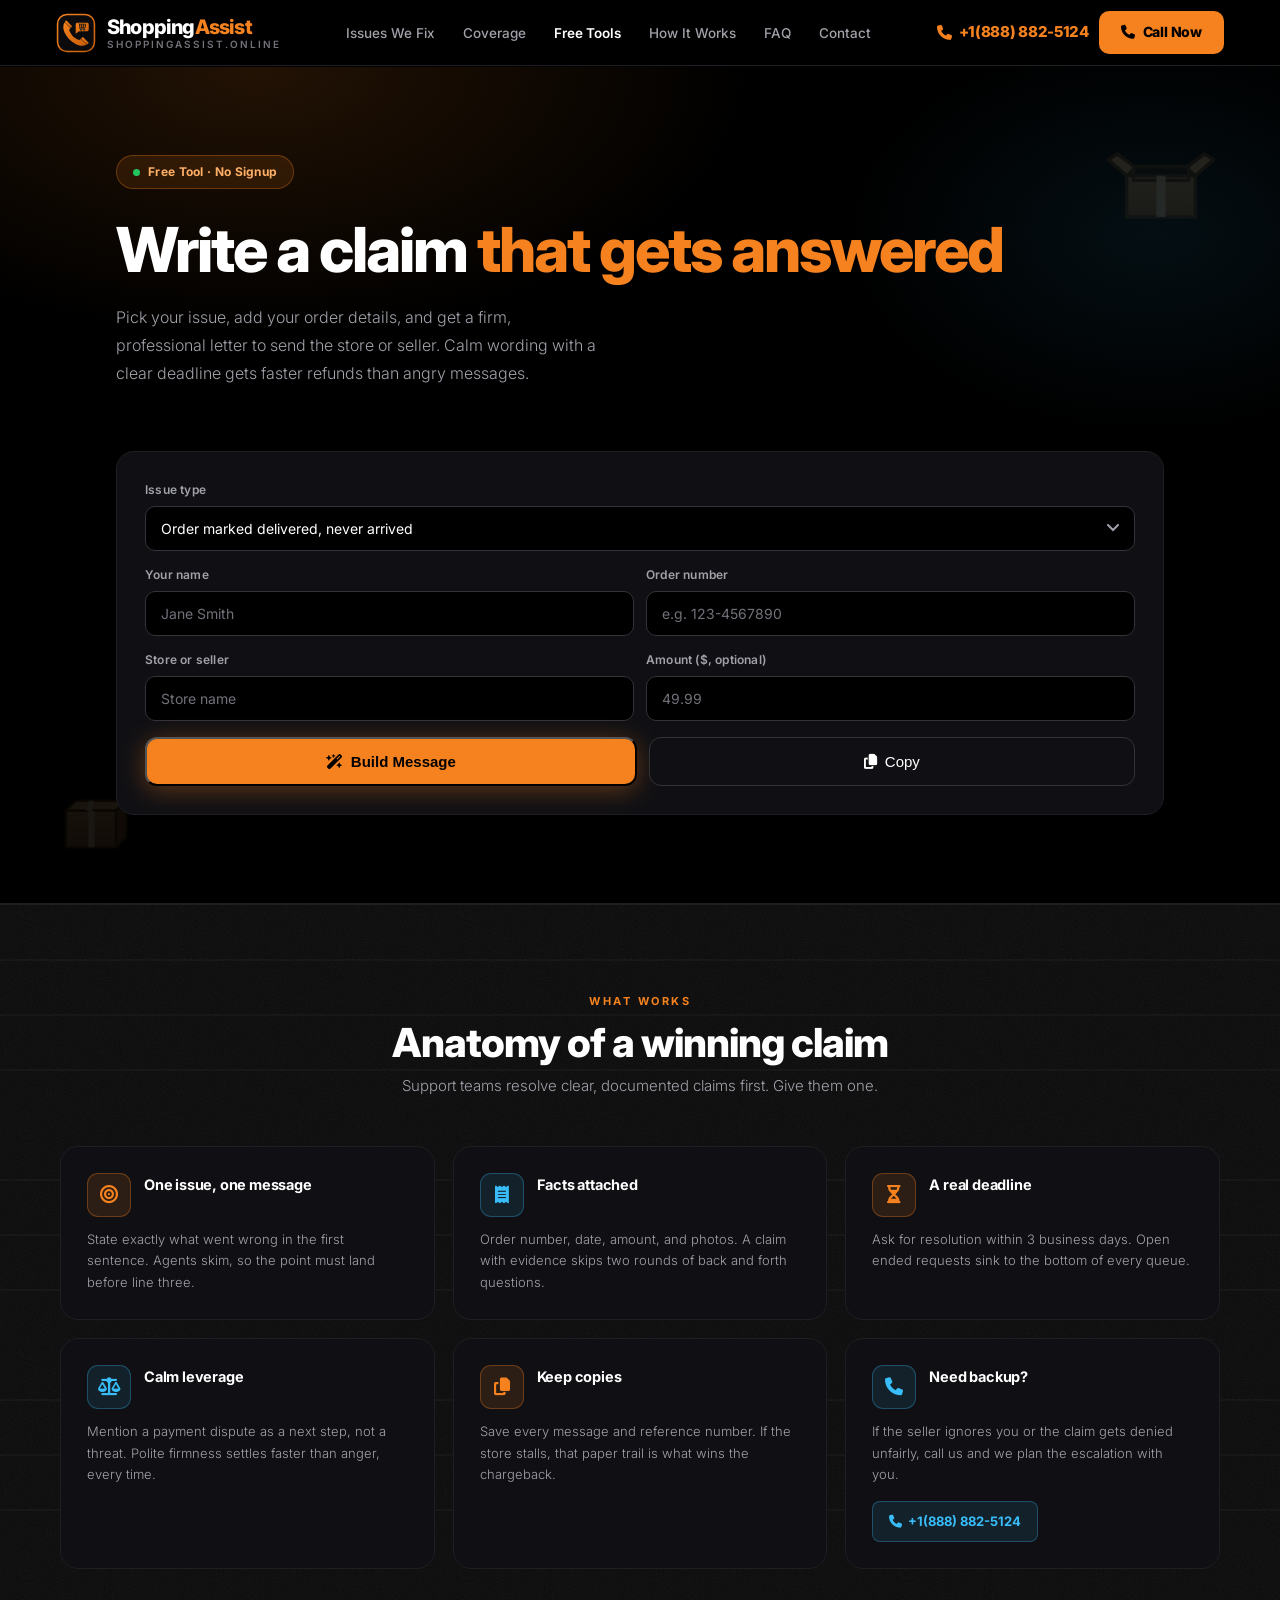
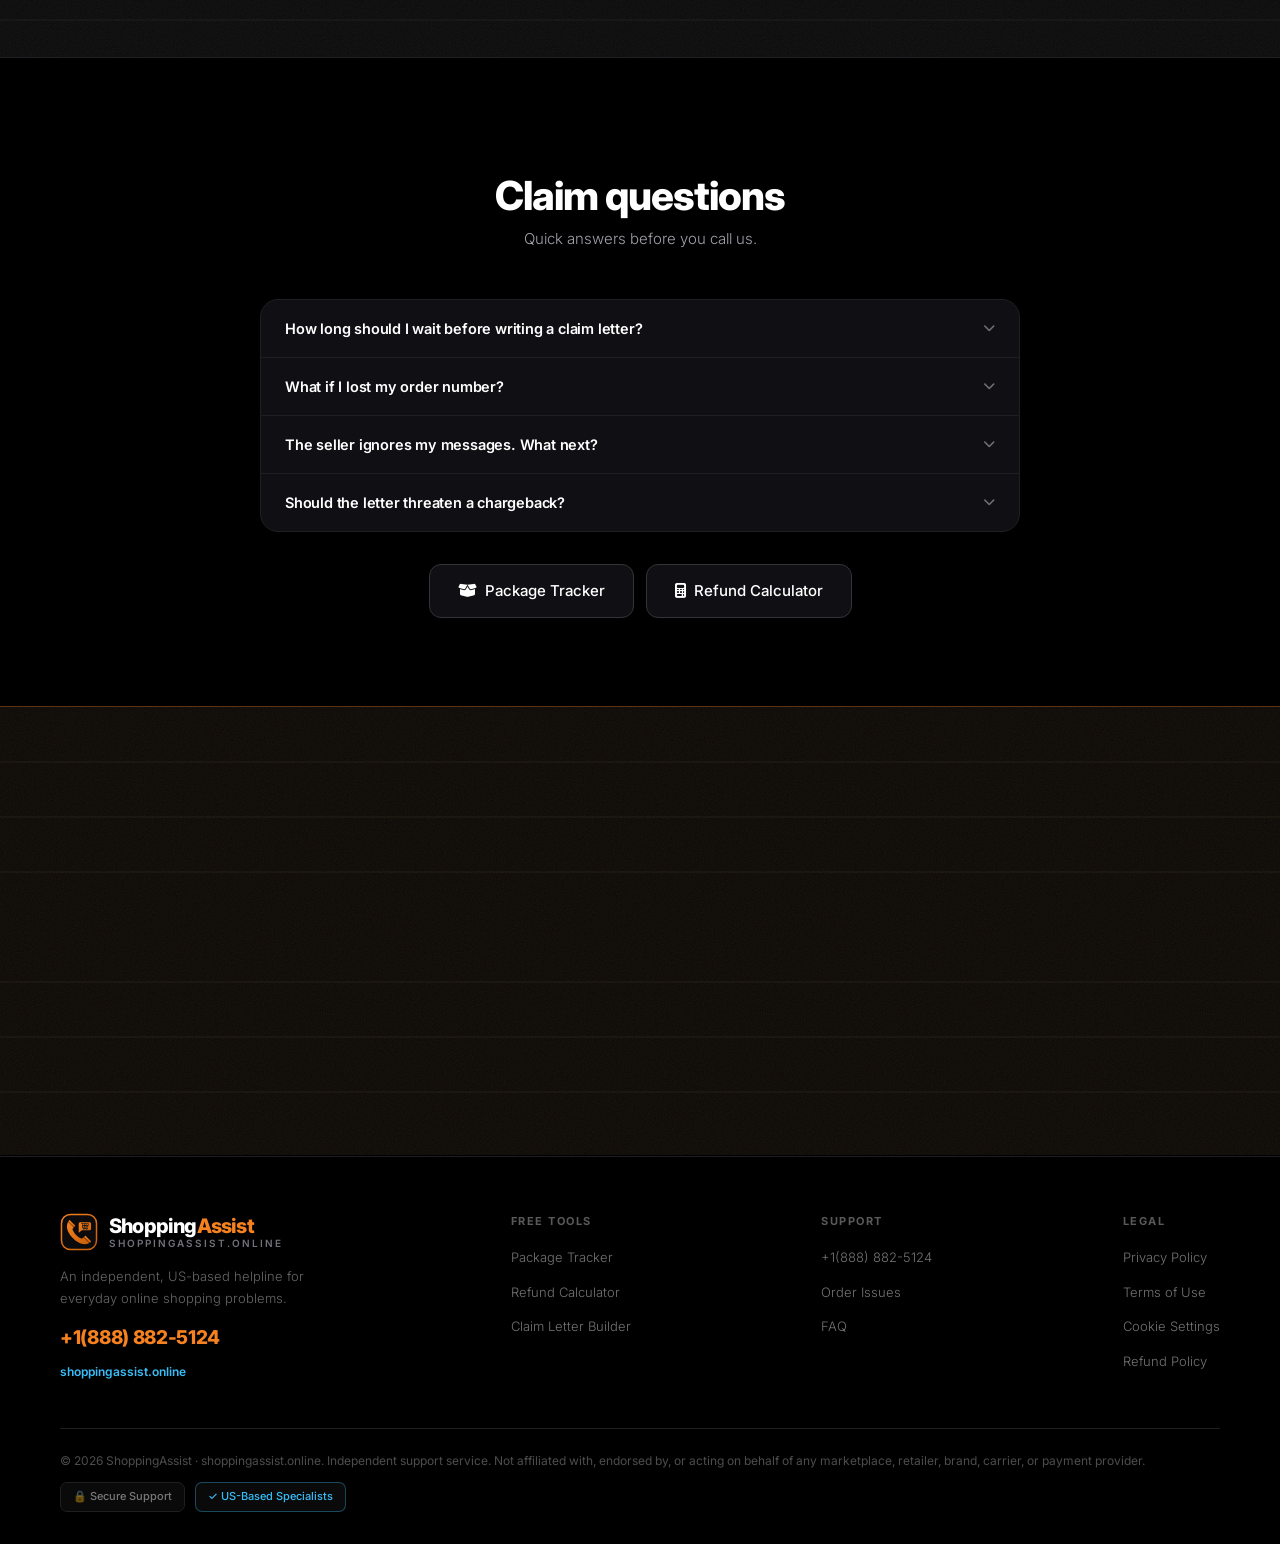
==== claim-letter/index.html @ 2330bc87 "Launch ShoppingAssist: homepage, 3 free tools, 4 legal pages, updated helpline +1(888) 882-5124" ====
<!DOCTYPE html>
<html lang="en-US">
<head>
  <meta charset="UTF-8" />
  <meta name="viewport" content="width=device-width, initial-scale=1.0, viewport-fit=cover" />
  <title>Free Claim Letter Generator for Refunds and Deliveries | ShoppingAssist</title>
  <meta name="description" content="Build a firm, professional claim letter for missing parcels, damaged items, late refunds, and wrong charges. Free, no signup, copy and send." />
  <link rel="canonical" href="https://shoppingassist.online/claim-letter/" />
  <meta property="og:title" content="Free Claim Letter Generator | ShoppingAssist" />
  <meta property="og:description" content="Missing parcel, damaged item, stuck refund, double charge? Generate a letter that gets answered." />
  <meta property="og:url" content="https://shoppingassist.online/claim-letter/" />
  <meta property="og:type" content="website" />
  <meta property="og:image" content="https://shoppingassist.online/assets/images/logo.svg" />
  <meta name="theme-color" content="#000000" />
  <link rel="icon" type="image/svg+xml" href="../assets/images/logo.svg" />

  <link rel="preconnect" href="https://fonts.googleapis.com" />
  <link rel="preconnect" href="https://fonts.gstatic.com" crossorigin />
  <link href="https://fonts.googleapis.com/css2?family=Inter:wght@300;400;500;600;700;800;900&display=swap" rel="stylesheet" />
  <link rel="stylesheet" href="https://cdnjs.cloudflare.com/ajax/libs/font-awesome/6.5.2/css/all.min.css" />

  <link rel="stylesheet" href="../assets/css/style.css?v=9" />

  <script type="application/ld+json">
  {"@context":"https://schema.org","@type":"WebApplication","name":"ShoppingAssist Claim Letter Generator","applicationCategory":"UtilitiesApplication","operatingSystem":"Any","url":"https://shoppingassist.online/claim-letter/","offers":{"@type":"Offer","price":"0"},"featureList":"Dispute letter templates, one-click copy"}
  </script>
  <script type="application/ld+json">
  {"@context":"https://schema.org","@type":"BreadcrumbList","itemListElement":[
    {"@type":"ListItem","position":1,"name":"Home","item":"https://shoppingassist.online/"},
    {"@type":"ListItem","position":2,"name":"Free Tools","item":"https://shoppingassist.online/#tools"},
    {"@type":"ListItem","position":3,"name":"Claim Letter Generator","item":"https://shoppingassist.online/claim-letter/"}
  ]}
  </script>
  <script type="application/ld+json">
  {"@context":"https://schema.org","@type":"FAQPage","mainEntity":[
    {"@type":"Question","name":"How long should I wait before writing a claim letter?","acceptedAnswer":{"@type":"Answer","text":"Give the store its stated window first, usually 3 to 5 business days after delivery or approval. After that, write immediately. Waiting weakens your position."}},
    {"@type":"Question","name":"What if I lost my order number?","acceptedAnswer":{"@type":"Answer","text":"Use your confirmation email, receipt, or bank statement line instead. Order date plus amount plus the last four digits of the card is usually enough to identify the purchase."}},
    {"@type":"Question","name":"The seller ignores my messages. What next?","acceptedAnswer":{"@type":"Answer","text":"Escalate in this order: the store's formal dispute channel, then your payment provider (chargeback), then a review with evidence. Call us at +1(888) 882-5124 and we will plan the escalation with you."}},
    {"@type":"Question","name":"Should the letter threaten a chargeback?","acceptedAnswer":{"@type":"Answer","text":"Mention it once, calmly, as a next step rather than a threat. Our builder phrases it exactly that way, which gets faster responses than angry messages."}}
  ]}
  </script>
</head>
<body>

  <!-- NAV -->
  <nav>
    <div class="nav-brand">
      <a href="../" style="display:flex;align-items:center;gap:11px;" aria-label="ShoppingAssist home"><img class="brand-mark" src="../assets/images/logo.svg" alt="ShoppingAssist logo" />
      <span class="brand-logo">Shopping<span>Assist</span><small>SHOPPINGASSIST.ONLINE</small></span></a>
    </div>
    <ul class="nav-links">
      <li><a href="../#issues">Issues We Fix</a></li>
      <li><a href="../#coverage">Coverage</a></li>
      <li><a href="../#tools" class="cur">Free Tools</a></li>
      <li><a href="../#how">How It Works</a></li>
      <li><a href="../#faq">FAQ</a></li>
      <li><a href="../#cta">Contact</a></li>
    </ul>
    <div class="nav-r">
      <div class="nav-num"><i class="fa-solid fa-phone"></i> +1(888) 882-5124</div>
      <a href="tel:+18888825124" class="nav-call"><i class="fa-solid fa-phone"></i> Call Now</a>
    </div>
    <button class="hbg" id="hbgBtn" type="button" aria-label="Menu">
      <span></span><span></span><span></span>
    </button>
  </nav>
  <div class="mob-nav" id="mobNav">
    <a href="../#issues">Issues We Fix</a>
    <a href="../#coverage">Coverage</a>
    <a href="../#tools">Free Tools</a>
    <a href="../#how">How It Works</a>
    <a href="../#faq">FAQ</a>
    <a href="tel:+18888825124" class="mob-call"><i class="fa-solid fa-phone"></i> +1(888) 882-5124</a>
  </div>

  <!-- TOOL HERO -->
  <section class="hero">
    <img class="float-el f-tool-1" src="../assets/images/box-open.svg" alt="" aria-hidden="true" />
    <img class="float-el f-tool-2 small slow" src="../assets/images/box-closed.svg" alt="" aria-hidden="true" />
    <div class="hero-inner" style="grid-template-columns:1fr;gap:32px;">
      <div class="hero-l">
        <div class="hero-kicker"><span class="kicker-dot"></span> Free Tool · No Signup</div>
        <h1>Write a claim <span>that gets answered</span></h1>
        <p>Pick your issue, add your order details, and get a firm, professional letter to send the store or seller. Calm wording with a clear deadline gets faster refunds than angry messages.</p>
      </div>
      <div class="tool-card">
        <label class="tool-lbl" for="claimIssue" style="margin-top:0;">Issue type</label>
        <select id="claimIssue" aria-label="Issue type">
          <option value="missing">Order marked delivered, never arrived</option>
          <option value="late">Order late or stuck in transit</option>
          <option value="damaged">Item arrived damaged or wrong</option>
          <option value="refund">Refund approved but never received</option>
          <option value="charge">Charged twice or wrong amount</option>
        </select>
        <div class="tool-2col">
          <div><label class="tool-lbl" for="claimName">Your name</label><input id="claimName" type="text" autocomplete="name" placeholder="Jane Smith" /></div>
          <div><label class="tool-lbl" for="claimOrder">Order number</label><input id="claimOrder" type="text" autocomplete="off" placeholder="e.g. 123-4567890" /></div>
        </div>
        <div class="tool-2col">
          <div><label class="tool-lbl" for="claimStore">Store or seller</label><input id="claimStore" type="text" autocomplete="off" placeholder="Store name" /></div>
          <div><label class="tool-lbl" for="claimAmount">Amount ($, optional)</label><input id="claimAmount" type="text" inputmode="decimal" autocomplete="off" placeholder="49.99" /></div>
        </div>
        <div class="tool-row">
          <button class="btn-or tool-btn" id="claimBtn" type="button"><i class="fa-solid fa-wand-magic-sparkles"></i> Build Message</button>
          <button class="btn-bdr tool-btn" id="claimCopy" type="button" disabled><i class="fa-solid fa-copy"></i> Copy</button>
        </div>
        <textarea class="tool-result" id="claimResult" rows="7" readonly hidden aria-label="Generated claim message"></textarea>
      </div>
    </div>
  </section>

  <!-- GUIDE -->
  <div class="issues-sec">
    <div class="issues-inner">
      <div class="sec-eye">What Works</div>
      <h2 class="sec-h">Anatomy of a winning claim</h2>
      <p class="sec-sub">Support teams resolve clear, documented claims first. Give them one.</p>
      <div class="iss-grid">
        <div class="iss-card">
          <div class="iss-top"><div class="iss-ico"><i class="fa-solid fa-bullseye"></i></div><h4>One issue, one message</h4></div>
          <p>State exactly what went wrong in the first sentence. Agents skim, so the point must land before line three.</p>
        </div>
        <div class="iss-card">
          <div class="iss-top"><div class="iss-ico"><i class="fa-solid fa-receipt"></i></div><h4>Facts attached</h4></div>
          <p>Order number, date, amount, and photos. A claim with evidence skips two rounds of back and forth questions.</p>
        </div>
        <div class="iss-card">
          <div class="iss-top"><div class="iss-ico"><i class="fa-solid fa-hourglass-half"></i></div><h4>A real deadline</h4></div>
          <p>Ask for resolution within 3 business days. Open ended requests sink to the bottom of every queue.</p>
        </div>
        <div class="iss-card">
          <div class="iss-top"><div class="iss-ico"><i class="fa-solid fa-scale-balanced"></i></div><h4>Calm leverage</h4></div>
          <p>Mention a payment dispute as a next step, not a threat. Polite firmness settles faster than anger, every time.</p>
        </div>
        <div class="iss-card">
          <div class="iss-top"><div class="iss-ico"><i class="fa-solid fa-copy"></i></div><h4>Keep copies</h4></div>
          <p>Save every message and reference number. If the store stalls, that paper trail is what wins the chargeback.</p>
        </div>
        <div class="iss-card">
          <div class="iss-top"><div class="iss-ico"><i class="fa-solid fa-phone"></i></div><h4>Need backup?</h4></div>
          <p>If the seller ignores you or the claim gets denied unfairly, call us and we plan the escalation with you.</p>
          <a href="tel:+18888825124" class="iss-cta"><i class="fa-solid fa-phone"></i> +1(888) 882-5124</a>
        </div>
      </div>
    </div>
  </div>

  <!-- FAQ -->
  <div class="faq-sec">
    <div class="faq-inner">
      <div class="sec-eye">FAQ</div>
      <h2 class="sec-h">Claim questions</h2>
      <p class="sec-sub">Quick answers before you call us.</p>
      <div class="faq-list">
        <div class="fi"><button class="fq" type="button">How long should I wait before writing a claim letter?<i class="fa-solid fa-chevron-down"></i></button><div class="fa-a">Give the store its stated window first, usually 3 to 5 business days after delivery or approval. After that, write immediately. Waiting weakens your position.</div></div>
        <div class="fi"><button class="fq" type="button">What if I lost my order number?<i class="fa-solid fa-chevron-down"></i></button><div class="fa-a">Use your confirmation email, receipt, or bank statement line instead. Order date plus amount plus the last four digits of the card is usually enough to identify the purchase.</div></div>
        <div class="fi"><button class="fq" type="button">The seller ignores my messages. What next?<i class="fa-solid fa-chevron-down"></i></button><div class="fa-a">Escalate in this order: the store's formal dispute channel, then your payment provider (chargeback), then a review with evidence. Call us at +1(888) 882-5124 and we will plan the escalation with you.</div></div>
        <div class="fi"><button class="fq" type="button">Should the letter threaten a chargeback?<i class="fa-solid fa-chevron-down"></i></button><div class="fa-a">Mention it once, calmly, as a next step rather than a threat. Our builder phrases it exactly that way, which gets faster responses than angry messages.</div></div>
      </div>
      <div class="cta-actions" style="margin-top:32px;">
        <a href="../tracking/" class="btn-bdr"><i class="fa-solid fa-box-open"></i> Package Tracker</a>
        <a href="../refund-calculator/" class="btn-bdr"><i class="fa-solid fa-calculator"></i> Refund Calculator</a>
      </div>
    </div>
  </div>

  <!-- BIG CTA -->
  <div class="cta-sec" id="cta">
    <div class="cta-inner">
      <h2>Claim denied?<br /><span>Talk to a person.</span></h2>
      <p>Denied or ignored claims need escalation strategy, not another form. Call now and a US-based specialist plans it with you.</p>
      <div class="cta-actions">
        <a href="tel:+18888825124" class="btn-or"><i class="fa-solid fa-phone"></i> Call +1(888) 882-5124</a>
        <a href="../" class="btn-bdr"><i class="fa-solid fa-house"></i> Back to Home</a>
      </div>
    </div>
  </div>

  <!-- FOOTER -->
  <footer>
    <div class="ft">
      <div class="ft-top">
        <div class="ft-logo">
          <div class="brand-lockup"><img class="brand-mark ft-mark" src="../assets/images/logo.svg" alt="ShoppingAssist logo" /><div class="brand-logo">Shopping<span>Assist</span><small>SHOPPINGASSIST.ONLINE</small></div></div>
          <p>An independent, US-based helpline for everyday online shopping problems.</p>
          <a href="tel:+18888825124" class="ft-phone">+1(888) 882-5124</a>
          <span class="ft-domain">shoppingassist.online</span>
        </div>
        <div class="ft-col"><h5>Free Tools</h5><ul><li><a href="../tracking/">Package Tracker</a></li><li><a href="../refund-calculator/">Refund Calculator</a></li><li><a href="../claim-letter/">Claim Letter Builder</a></li></ul></div>
        <div class="ft-col"><h5>Support</h5><ul><li><a href="tel:+18888825124">+1(888) 882-5124</a></li><li><a href="../#issues">Order Issues</a></li><li><a href="../#faq">FAQ</a></li></ul></div>
        <div class="ft-col"><h5>Legal</h5><ul><li><a href="../privacy/">Privacy Policy</a></li><li><a href="../terms/">Terms of Use</a></li><li><a href="../cookies/">Cookie Settings</a></li><li><a href="../refund-policy/">Refund Policy</a></li></ul></div>
      </div>
      <div class="ft-bot">
        <p>© <span id="year">2025</span> ShoppingAssist · shoppingassist.online. Independent support service. Not affiliated with, endorsed by, or acting on behalf of any marketplace, retailer, brand, carrier, or payment provider.</p>
        <div class="ft-badges"><span class="ft-badge">🔒 Secure Support</span><span class="ft-badge accent">✓ US-Based Specialists</span></div>
      </div>
    </div>
  </footer>

  <!-- MOBILE STICKY BAR -->
  <div class="mob-bar">
    <a href="tel:+18888825124">
      <div class="mb-icon"><i class="fa-solid fa-phone"></i></div>
      <div class="mb-inner">
        <span class="mb-num">+1(888) 882-5124</span>
        <span class="mb-sub">Tap to Call · Free · 24/7</span>
      </div>
    </a>
  </div>

  <script src="../assets/js/main.js?v=9"></script>
</body>
</html>
---- assets/css/style.css ----
*,*::before,*::after{box-sizing:border-box;margin:0;padding:0;}
:root{
  /* Cloudflare Orange */
  --or:#F6821F;
  --or-d:#E46F0E;
  --or-dd:#B85A0B;
  --or-l:rgba(246,130,31,.12);
  --or-m:rgba(246,130,31,.32);
  /* 3rd complementary accent: Sky Blue (direct complement of orange) */
  --accent:#38BDF8;
  --accent-d:#0EA5E9;
  /* AMOLED black system */
  --bg:#000000;
  --ink:#FFFFFF;
  --ink2:#E4E4E7;
  --gray:#A1A1AA;
  --gray2:#71717A;
  --light:#000000;
  --off:#08080A;
  --border:#1E1E23;
  --border2:#333338;
  --white:#101014;
  --surface:#101014;
  --surface2:#17171C;
  --green:#22C55E;
}
html{scroll-behavior:smooth;scroll-padding-top:84px;}
html,body{overflow-x:clip;}
img{max-width:100%;}
body{font-family:'Inter',sans-serif;background:var(--bg);color:var(--ink);overflow-x:clip;line-height:1.6;-webkit-tap-highlight-color:transparent;text-size-adjust:100%;}
.hero-l,.call-card,.us-l,.us-r,.cta-inner,.cov-card,.iss-card,.hw-card{min-width:0;}
a{text-decoration:none;color:inherit;}
::selection{background:var(--or);color:#000;}
a:focus-visible,button:focus-visible{outline:2px solid var(--accent);outline-offset:2px;}
::-webkit-scrollbar{width:10px;}
::-webkit-scrollbar-track{background:#000;}
::-webkit-scrollbar-thumb{background:#26262b;border-radius:8px;border:2px solid #000;}
::-webkit-scrollbar-thumb:hover{background:var(--or);}
html{scrollbar-color:#26262b #000;}

/* Brand text logo */
.brand-lockup{display:flex;align-items:center;gap:11px;}
.brand-mark{height:40px;width:auto;display:block;border-radius:10px;flex-shrink:0;}
.ft-mark{height:38px;border-radius:9px;}
.brand-logo{font-size:20px;font-weight:800;letter-spacing:-.8px;color:#fff;white-space:nowrap;line-height:1;}
.brand-logo span{color:var(--or);}
.brand-logo small{display:block;font-size:10px;font-weight:600;letter-spacing:2px;color:var(--gray2);margin-top:2px;}

/* US FLAG */
.us-flag{display:inline-block;width:22px;height:15px;background:url("data:image/svg+xml,%3Csvg xmlns='http://www.w3.org/2000/svg' viewBox='0 0 7410 3900'%3E%3Crect width='7410' height='3900' fill='%23B22234'/%3E%3Crect y='300' width='7410' height='300' fill='white'/%3E%3Crect y='900' width='7410' height='300' fill='white'/%3E%3Crect y='1500' width='7410' height='300' fill='white'/%3E%3Crect y='2100' width='7410' height='300' fill='white'/%3E%3Crect y='2700' width='7410' height='300' fill='white'/%3E%3Crect y='3300' width='7410' height='300' fill='white'/%3E%3Crect width='2964' height='2100' fill='%233C3B6E'/%3E%3C/svg%3E") center/cover no-repeat;border-radius:2px;flex-shrink:0;box-shadow:0 0 0 1px rgba(255,255,255,.2);vertical-align:middle;}

/* ── ANN BAR ── */
.ann{background:#000;padding:10px 24px;font-size:13px;font-weight:400;display:flex;align-items:center;justify-content:center;gap:14px;flex-wrap:wrap;color:rgba(255,255,255,.75);border-bottom:1px solid var(--border);}
.ann i{color:var(--or);font-size:12px;}
.ann-btn{display:inline-flex;align-items:center;gap:7px;background:var(--or);color:#000;font-weight:800;font-size:13px;padding:6px 18px;border-radius:100px;white-space:nowrap;transition:background .18s;}
.ann-btn:hover{background:#FF9A3D;}

/* ── NAV ── */
nav{background:rgba(0,0,0,.92);backdrop-filter:blur(12px);border-bottom:1px solid var(--border);padding:0 56px;height:66px;display:flex;align-items:center;justify-content:space-between;gap:16px;position:sticky;top:0;z-index:400;}
.nav-brand{display:flex;align-items:center;gap:12px;}
.nav-links{display:flex;gap:28px;list-style:none;}
.nav-links a{font-size:13.5px;color:var(--gray);font-weight:500;transition:color .15s;}
.nav-links a:hover,.nav-links a.cur{color:#fff;}
.nav-links a.cur{font-weight:600;}
.nav-r{display:flex;align-items:center;gap:10px;}
.nav-num{display:inline-flex;align-items:center;gap:7px;font-size:15px;font-weight:800;color:var(--or);letter-spacing:-.3px;white-space:nowrap;}
.nav-call{display:inline-flex;align-items:center;gap:8px;background:var(--or);color:#000;padding:10px 22px;border-radius:10px;font-weight:800;font-size:14px;white-space:nowrap;transition:background .18s,transform .15s;letter-spacing:-.2px;}
.nav-call:hover{background:#FF9A3D;transform:translateY(-1px);}
.hbg{display:none;flex-direction:column;gap:5px;cursor:pointer;background:none;border:none;padding:10px;min-width:44px;min-height:44px;align-items:center;justify-content:center;}
.hbg span{display:block;width:22px;height:1.5px;background:#fff;border-radius:2px;}
.mob-nav{display:flex;flex-direction:column;background:#000;border-bottom:1px solid transparent;max-height:0;opacity:0;overflow:hidden;padding:0 24px;margin:0;transition:max-height .38s cubic-bezier(.22,.61,.36,1),opacity .28s ease,padding .3s ease,border-color .3s;}
.mob-nav.open{max-height:520px;opacity:1;padding:12px 24px 24px;border-bottom-color:var(--border);}
.mob-nav a{font-size:15px;color:#fff;font-weight:500;padding:13px 0;border-bottom:1px solid var(--border);opacity:.85;}
.mob-nav a:last-child{border:none;opacity:1;}
.mob-call{display:flex;align-items:center;justify-content:center;gap:8px;background:var(--or);color:#000!important;padding:15px;border-radius:12px;font-weight:800!important;font-size:16px;margin-top:12px;opacity:1!important;border:none!important;letter-spacing:-.2px;}

/* ── HERO ── */
.hero{background:#000;border-bottom:1px solid var(--border);position:relative;overflow:hidden;}
.hero::before{content:'';position:absolute;inset:0;background:radial-gradient(ellipse 60% 50% at 20% 0%,rgba(246,130,31,.14),transparent 65%),radial-gradient(ellipse 40% 40% at 90% 20%,rgba(56,189,248,.08),transparent 60%);pointer-events:none;}
.hero-inner{max-width:1160px;margin:0 auto;padding:88px 56px;display:grid;grid-template-columns:1.1fr .9fr;gap:64px;align-items:center;position:relative;}
.hero-kicker{display:inline-flex;align-items:center;gap:8px;background:var(--or-l);border:1px solid var(--or-m);padding:7px 16px;border-radius:100px;font-size:12px;font-weight:700;color:#FFB066;margin-bottom:28px;letter-spacing:.3px;max-width:100%;flex-wrap:wrap;line-height:1.5;}
.kicker-dot{width:7px;height:7px;background:var(--green);border-radius:50%;animation:ld 2s infinite;}
@keyframes ld{0%,100%{box-shadow:0 0 0 0 rgba(34,197,94,.5);}50%{box-shadow:0 0 0 5px rgba(34,197,94,0);}}
.hero-l h1{font-size:clamp(36px,5vw,62px);font-weight:800;letter-spacing:-2px;line-height:1.06;color:#fff;margin-bottom:20px;}
.hero-l h1 span{color:var(--or);}
.hero-l p{font-size:16px;color:var(--gray);font-weight:300;line-height:1.75;max-width:480px;margin-bottom:32px;}
.hero-trust{display:flex;flex-direction:column;gap:10px;}
.ht-item{display:flex;align-items:center;gap:10px;font-size:14px;color:var(--ink2);font-weight:500;}
.ht-item i{color:var(--green);font-size:13px;width:20px;text-align:center;}
.store-row{display:flex;align-items:center;gap:10px;margin-top:22px;flex-wrap:wrap;}
.store-tile{display:inline-flex;width:34px;height:34px;border-radius:9px;overflow:hidden;box-shadow:0 2px 10px rgba(0,0,0,.4);border:1px solid rgba(255,255,255,.14);flex-shrink:0;}
.store-tile svg{width:100%;height:100%;display:block;}
.store-note{font-size:12.5px;color:var(--gray2);font-weight:300;}

/* CALL CARD */
.call-card{background:var(--surface);border:1.5px solid var(--border2);border-radius:24px;overflow:hidden;box-shadow:0 8px 40px rgba(0,0,0,.6),0 0 0 1px rgba(246,130,31,.08),0 0 44px rgba(246,130,31,.08);}
.cc-head{background:linear-gradient(135deg,var(--or) 0%,#C85E08 100%);padding:28px 32px;position:relative;overflow:hidden;}
.cc-head::before{content:'';position:absolute;inset:0;background:radial-gradient(ellipse 80% 60% at 100% 0%,rgba(255,255,255,.16),transparent 60%);}
.cc-badge{font-size:11px;font-weight:700;color:rgba(0,0,0,.65);margin-bottom:8px;position:relative;z-index:1;letter-spacing:.3px;display:flex;align-items:center;gap:7px;flex-wrap:wrap;row-gap:4px;}
.cc-num{font-size:clamp(22px,3vw,34px);font-weight:900;color:#000;letter-spacing:-.5px;line-height:1;position:relative;z-index:1;}
.cc-status{display:flex;align-items:center;gap:7px;font-size:12px;color:rgba(0,0,0,.6);margin-top:10px;position:relative;z-index:1;font-weight:500;}
.sdot{width:7px;height:7px;background:#052e16;border-radius:50%;animation:ld 1.8s infinite;flex-shrink:0;}
.cc-body{padding:26px 32px;}
.cc-cta{display:flex;align-items:center;justify-content:center;gap:9px;background:var(--or);color:#000;padding:15px 24px;border-radius:12px;font-size:15px;font-weight:800;transition:background .18s,transform .15s;box-shadow:0 4px 24px rgba(246,130,31,.35);letter-spacing:-.2px;width:100%;margin-bottom:16px;}
.cc-cta:hover{background:#FF9A3D;transform:translateY(-2px);}
.cc-divider{display:flex;align-items:center;gap:12px;color:var(--gray2);font-size:12px;margin-bottom:16px;}
.cc-divider::before,.cc-divider::after{content:'';flex:1;height:1px;background:var(--border);}
.cc-chips{display:flex;flex-direction:column;gap:9px;}
.cc-chip{display:flex;align-items:center;gap:10px;padding:12px 16px;background:var(--surface2);border:1px solid var(--border);border-radius:10px;font-size:13px;color:var(--ink2);font-weight:500;transition:border-color .15s,background .15s;}
.cc-chip:hover{border-color:var(--or);background:var(--or-l);}
.cc-chip i{color:var(--or);font-size:14px;width:18px;text-align:center;flex-shrink:0;}
.cc-chip span{font-size:11px;color:var(--gray2);font-weight:300;margin-left:auto;}
.cc-note{font-size:11px;color:var(--gray2);text-align:center;margin-top:14px;line-height:1.6;}
.cc-note i{color:var(--accent);margin-right:4px;}

/* ── STATS ── */
.stats{background:#000;border-bottom:1px solid var(--border);display:flex;justify-content:center;flex-wrap:wrap;}
.st-item{display:flex;flex-direction:column;align-items:center;padding:24px 44px;border-right:1px solid var(--border);}
.st-item:last-child{border-right:none;}
.st-num{font-size:28px;font-weight:800;color:#fff;letter-spacing:-1px;line-height:1;}
.st-num .accent{color:var(--accent);}
.st-lbl{font-size:12px;color:var(--gray);margin-top:4px;font-weight:400;}

/* ── ISSUES ── */
.issues-sec{background:var(--off);border-top:1px solid var(--border);padding:88px 56px;}
.issues-inner{max-width:1160px;margin:0 auto;}
.sec-eye{font-size:11px;font-weight:700;color:var(--or);letter-spacing:2.5px;text-transform:uppercase;text-align:center;margin-bottom:10px;}
.sec-h{font-size:clamp(26px,4vw,40px);font-weight:800;text-align:center;letter-spacing:-1px;line-height:1.08;color:#fff;margin-bottom:10px;}
.sec-sub{text-align:center;color:var(--gray);font-size:15px;font-weight:300;margin-bottom:48px;max-width:480px;margin-left:auto;margin-right:auto;}
.iss-grid{display:grid;grid-template-columns:repeat(3,1fr);gap:18px;}
.iss-card{background:var(--surface);border:1px solid var(--border);border-radius:18px;padding:26px;display:flex;flex-direction:column;transition:border-color .15s,box-shadow .15s,transform .18s;}
.iss-card:hover{border-color:var(--or);box-shadow:0 6px 28px rgba(246,130,31,.14);transform:translateY(-3px);}
.iss-top{display:flex;align-items:flex-start;gap:13px;margin-bottom:12px;}
.iss-ico{width:44px;height:44px;border-radius:11px;background:var(--or-l);border:1px solid var(--or-m);display:flex;align-items:center;justify-content:center;font-size:18px;color:var(--or);flex-shrink:0;}
.iss-card:nth-child(even) .iss-ico{background:rgba(56,189,248,.1);border-color:rgba(56,189,248,.3);color:var(--accent);}
.iss-top h4{font-size:14.5px;font-weight:700;color:#fff;letter-spacing:-.2px;line-height:1.35;padding-top:2px;}
.iss-card p{font-size:13px;color:var(--gray);line-height:1.65;font-weight:300;flex:1;}
.iss-cta{display:inline-flex;align-items:center;gap:6px;color:#FFB066;font-size:13px;font-weight:700;margin-top:16px;padding:9px 16px;background:var(--or-l);border:1px solid var(--or-m);border-radius:8px;transition:background .15s;align-self:flex-start;}
.iss-cta:hover{background:rgba(246,130,31,.22);}
.iss-card:nth-child(even) .iss-cta{color:var(--accent);background:rgba(56,189,248,.1);border-color:rgba(56,189,248,.3);}
.iss-card:nth-child(even) .iss-cta:hover{background:rgba(56,189,248,.18);}

/* ── COVERAGE ── */
.cov-sec{background:#000;border-top:1px solid var(--border);padding:88px 56px;}
.cov-inner{max-width:1160px;margin:0 auto;}
.cov-grid{display:grid;grid-template-columns:repeat(4,1fr);gap:18px;margin-top:52px;}
.cov-card{background:var(--surface);border:1px solid var(--border);border-radius:18px;padding:26px;transition:border-color .15s,transform .18s,box-shadow .15s;}
.cov-card:hover{border-color:var(--or-m);transform:translateY(-3px);box-shadow:0 6px 28px rgba(246,130,31,.1);}
.cov-ico{width:44px;height:44px;border-radius:11px;background:var(--or-l);border:1px solid var(--or-m);display:flex;align-items:center;justify-content:center;font-size:18px;color:var(--or);margin-bottom:14px;}
.cov-card:nth-child(even) .cov-ico{background:rgba(56,189,248,.1);border-color:rgba(56,189,248,.3);color:var(--accent);}
.cov-card h4{font-size:14.5px;font-weight:700;color:#fff;letter-spacing:-.2px;margin-bottom:8px;}
.cov-card p{font-size:13px;color:var(--gray);line-height:1.65;font-weight:300;}

/* ── FREE TOOLS ── */
.tools-sec{background:var(--off);border-top:1px solid var(--border);padding:88px 56px;}
.tools-inner{max-width:1160px;margin:0 auto;}
.tool-grid{display:grid;grid-template-columns:1fr 1fr;gap:18px;margin-top:52px;}
.tool-card{background:var(--surface);border:1px solid var(--border);border-radius:18px;padding:28px;transition:border-color .15s,box-shadow .15s;}
.tool-card:hover{border-color:var(--border2);box-shadow:0 6px 28px rgba(0,0,0,.5);}
.tool-wide{grid-column:1/-1;}
.tool-head{display:flex;gap:14px;align-items:flex-start;margin-bottom:20px;}
.tool-ico{width:44px;height:44px;border-radius:11px;background:var(--or-l);border:1px solid var(--or-m);display:flex;align-items:center;justify-content:center;font-size:18px;color:var(--or);flex-shrink:0;}
.tool-ico.blue{background:rgba(56,189,248,.1);border-color:rgba(56,189,248,.3);color:var(--accent);}
.tool-head h4{font-size:15px;font-weight:700;color:#fff;letter-spacing:-.2px;margin-bottom:4px;}
.tool-head p{font-size:13px;color:var(--gray);font-weight:300;line-height:1.6;}
.tool-lbl{display:block;font-size:12px;font-weight:600;color:var(--gray);margin:14px 0 7px;letter-spacing:.2px;}
.tool-card input[type=text],.tool-card input[type=date],.tool-card select,.tool-card textarea{width:100%;background:#000;border:1.5px solid var(--border2);border-radius:10px;padding:13px 15px;font-size:14px;color:#fff;font-family:'Inter',sans-serif;transition:border-color .15s;color-scheme:dark;}
.tool-card input::placeholder{color:var(--gray2);}
.tool-card input:focus,.tool-card select:focus,.tool-card textarea:focus{outline:none;border-color:var(--or);}
.tool-card select{appearance:none;background-image:url("data:image/svg+xml,%3Csvg xmlns='http://www.w3.org/2000/svg' width='12' height='8'%3E%3Cpath d='M1 1l5 5 5-5' fill='none' stroke='%23A1A1AA' stroke-width='2' stroke-linecap='round'/%3E%3C/svg%3E");background-repeat:no-repeat;background-position:right 15px center;padding-right:38px;}
.tool-card select option{background:#111;}
.tool-row{display:flex;gap:12px;margin-top:16px;}
.tool-row .tool-btn{margin-top:0;}
.tool-row input{flex:1;min-width:0;margin-top:0;}
.tool-btn{margin-top:16px;width:100%;justify-content:center;}
.tool-2col{display:grid;grid-template-columns:1fr 1fr;gap:12px;}
.tool-2col .tool-lbl{margin-top:14px;}
.tool-result{margin-top:16px;background:#000;border:1px solid var(--or-m);border-radius:12px;padding:18px 20px;font-size:13.5px;line-height:1.7;color:var(--ink2);}
.tool-result strong{color:#fff;}
.tool-result .carrier{display:inline-flex;align-items:center;gap:8px;font-size:14px;font-weight:800;color:#FFB066;margin-bottom:6px;}
.tool-result .carrier i{color:var(--or);}
.tool-result .track-links{display:flex;gap:10px;flex-wrap:wrap;margin-top:14px;}
.tool-result .muted{font-size:12px;color:var(--gray2);margin-top:10px;}
.tool-result.blue{border-color:rgba(56,189,248,.35);}
.tool-result.blue .carrier{color:var(--accent);}
.tool-result.blue .carrier i{color:var(--accent);}
textarea.tool-result{resize:vertical;min-height:130px;font-family:'Inter',sans-serif;}
.copy-ok{border-color:var(--green)!important;}
.tool-open{display:inline-flex;align-items:center;gap:7px;margin-top:14px;font-size:13px;font-weight:700;color:var(--accent);}
.tool-open i{font-size:11px;transition:transform .15s;}
.tool-open:hover{text-decoration:underline;}
.tool-open:hover i{transform:translateX(3px);}

/* ── HOW IT WORKS ── */
.how-sec{background:#000;border-top:1px solid var(--border);padding:88px 56px;}
.how-inner{max-width:1160px;margin:0 auto;}
.how-grid{display:grid;grid-template-columns:repeat(3,1fr);gap:20px;margin-top:52px;}
.hw-card{background:var(--surface);border:1px solid var(--border);border-radius:20px;padding:32px 28px;text-align:center;transition:box-shadow .18s,border-color .18s,transform .18s;}
.hw-card:hover{box-shadow:0 6px 28px rgba(0,0,0,.6);border-color:var(--border2);transform:translateY(-3px);}
.hw-n{width:56px;height:56px;background:var(--or);color:#000;border-radius:50%;display:flex;align-items:center;justify-content:center;font-size:22px;font-weight:800;margin:0 auto 20px;box-shadow:0 4px 20px rgba(246,130,31,.4);}
.hw-card:nth-child(2) .hw-n{background:var(--accent);box-shadow:0 4px 20px rgba(56,189,248,.35);}
.hw-card h3{font-size:17px;font-weight:700;color:#fff;letter-spacing:-.3px;margin-bottom:10px;}
.hw-card p{font-size:13.5px;color:var(--gray);font-weight:300;line-height:1.65;}

/* ── US TRUST ── */
.us-sec{background:#000;border-top:1px solid var(--border);padding:72px 56px;}
.us-inner{max-width:1160px;margin:0 auto;display:grid;grid-template-columns:1fr 1fr;gap:64px;align-items:center;}
.us-l h2{font-size:clamp(26px,3.5vw,38px);font-weight:800;color:#fff;letter-spacing:-1px;line-height:1.1;margin-bottom:16px;}
.us-l h2 span{color:var(--or);}
.us-l p{font-size:15px;color:rgba(255,255,255,.55);font-weight:300;line-height:1.75;margin-bottom:28px;}
.us-btn{display:inline-flex;align-items:center;gap:9px;background:var(--or);color:#000;padding:15px 32px;border-radius:12px;font-size:16px;font-weight:800;transition:background .18s,transform .15s;box-shadow:0 4px 24px rgba(246,130,31,.4);letter-spacing:-.2px;}
.us-btn:hover{background:#FF9A3D;transform:translateY(-2px);}
.us-r{display:flex;flex-direction:column;gap:14px;}
.us-item{display:flex;align-items:center;gap:14px;background:rgba(255,255,255,.04);border:1px solid var(--border);border-radius:14px;padding:16px 20px;}
.us-item i{font-size:20px;color:var(--or);flex-shrink:0;width:24px;text-align:center;}
.us-item:nth-child(even) i{color:var(--accent);}
.us-item h4{font-size:14px;font-weight:700;color:#fff;margin-bottom:3px;}
.us-item p{font-size:12.5px;color:rgba(255,255,255,.5);font-weight:300;}

/* ── TRUST STRIP ── */
.trust-strip{background:var(--off);border-top:1px solid var(--border);border-bottom:1px solid var(--border);display:flex;justify-content:center;flex-wrap:wrap;}
.tr-item{display:flex;align-items:center;gap:10px;padding:18px 32px;border-right:1px solid var(--border);font-size:13.5px;font-weight:500;color:var(--ink2);}
.tr-item:last-child{border-right:none;}
.tr-item i{font-size:16px;color:var(--or);}
.tr-item:nth-child(even) i{color:var(--accent);}

/* ── BIG CTA ── */
.cta-sec{background:#0A0603;border-top:1px solid var(--or-m);padding:88px 56px;text-align:center;position:relative;overflow:hidden;}
.cta-sec::before{content:'';position:absolute;inset:0;background:radial-gradient(ellipse 50% 60% at 50% 100%,rgba(246,130,31,.16),transparent 70%);pointer-events:none;}
.cta-inner{max-width:680px;margin:0 auto;position:relative;}
.cta-inner h2{font-size:clamp(28px,5vw,50px);font-weight:800;color:#fff;letter-spacing:-1.5px;line-height:1.06;margin-bottom:14px;}
.cta-inner h2 span{color:var(--or);}
.cta-inner>p{font-size:16px;color:var(--gray);font-weight:300;margin-bottom:44px;line-height:1.7;}
.cta-card{background:var(--surface);border:1.5px solid var(--or-m);border-radius:20px;overflow:hidden;box-shadow:0 8px 44px rgba(246,130,31,.18);display:inline-block;width:100%;max-width:500px;margin-bottom:28px;transition:transform .2s,box-shadow .2s;}
.cta-card:hover{transform:translateY(-3px);box-shadow:0 12px 52px rgba(246,130,31,.26);}
.cta-head{background:linear-gradient(135deg,var(--or) 0%,#C85E08 100%);padding:24px 32px;}
.cta-head p{font-size:11px;font-weight:700;color:rgba(0,0,0,.6);letter-spacing:2.5px;text-transform:uppercase;margin-bottom:8px;display:flex;align-items:center;gap:7px;flex-wrap:wrap;row-gap:4px;}
.cta-num{font-size:clamp(22px,4.5vw,36px);font-weight:900;color:#000;letter-spacing:-.5px;}
.cta-sub{font-size:12px;color:rgba(0,0,0,.6);margin-top:8px;display:flex;align-items:center;gap:6px;font-weight:500;}
.cta-btn{padding:18px 32px;display:flex;align-items:center;justify-content:center;gap:9px;font-size:15px;font-weight:800;color:#FFB066;background:#000;transition:background .15s;letter-spacing:-.2px;}
.cta-card:hover .cta-btn{background:#0d0d10;}
.cta-actions{display:flex;gap:12px;justify-content:center;flex-wrap:wrap;}
.btn-or{display:inline-flex;align-items:center;gap:8px;background:var(--or);color:#000;padding:14px 32px;border-radius:12px;font-size:15px;font-weight:800;transition:background .18s,transform .15s;box-shadow:0 4px 24px rgba(246,130,31,.35);}
.btn-or:hover{background:#FF9A3D;transform:translateY(-1px);}
.btn-bdr{display:inline-flex;align-items:center;gap:8px;border:1.5px solid var(--border2);color:#fff;padding:14px 28px;border-radius:12px;font-size:15px;font-weight:500;background:var(--surface);transition:border-color .15s,background .15s;}
.btn-bdr:hover{border-color:var(--accent);background:rgba(56,189,248,.08);color:var(--accent);}

/* ── FAQ ── */
.faq-sec{background:#000;border-top:1px solid var(--border);padding:88px 56px;}
.faq-inner{max-width:760px;margin:0 auto;}
.faq-list{background:var(--surface);border:1px solid var(--border);border-radius:18px;overflow:hidden;box-shadow:0 2px 16px rgba(0,0,0,.5);}
.fi{border-bottom:1px solid var(--border);}
.fi:last-child{border:none;}
.fq{width:100%;background:none;border:none;padding:20px 24px;text-align:left;font-size:14.5px;font-weight:600;color:#fff;display:flex;justify-content:space-between;align-items:center;cursor:pointer;font-family:'Inter',sans-serif;gap:16px;transition:background .12s;letter-spacing:-.2px;}
.fq:hover{background:var(--surface2);}
.fq i{color:var(--gray2);font-size:12px;transition:transform .22s;flex-shrink:0;}
.fq.open{color:var(--or);}
.fq.open i{transform:rotate(180deg);color:var(--or);}
.fa-a{max-height:0;overflow:hidden;padding:0 24px;font-size:13.5px;color:var(--gray);line-height:1.75;font-weight:300;transition:max-height .38s cubic-bezier(.22,.61,.36,1),padding .3s ease;}
.fa-a.show{max-height:420px;padding-bottom:20px;}

/* ── FOOTER ── */
footer{background:#000;border-top:1px solid var(--border);padding:56px 56px 32px;}
.ft{max-width:1160px;margin:0 auto;}
.ft-top{display:flex;justify-content:space-between;flex-wrap:wrap;gap:36px;margin-bottom:44px;}
.ft-logo p{font-size:13px;color:rgba(255,255,255,.4);max-width:260px;line-height:1.7;font-weight:300;margin-top:14px;}
.ft-phone{font-size:19px;font-weight:800;color:var(--or);display:block;margin:14px 0 5px;letter-spacing:-.3px;}
.ft-domain{font-size:12px;color:var(--accent);font-weight:600;}
.ft-col h5{font-size:11px;font-weight:700;color:rgba(255,255,255,.35);text-transform:uppercase;letter-spacing:1.5px;margin-bottom:14px;}
.ft-col ul{list-style:none;display:flex;flex-direction:column;gap:9px;}
.ft-col ul a{font-size:13px;color:rgba(255,255,255,.45);transition:color .15s;font-weight:300;}
.ft-col ul a:hover{color:#fff;}
.ft-bot{border-top:1px solid var(--border);padding-top:22px;display:flex;justify-content:space-between;align-items:center;flex-wrap:wrap;gap:12px;}
.ft-bot p{font-size:12px;color:rgba(255,255,255,.3);}
.ft-badges{display:flex;gap:10px;}
.ft-badge{background:rgba(255,255,255,.04);border:1px solid var(--border);border-radius:7px;padding:5px 12px;font-size:11px;color:rgba(255,255,255,.45);font-weight:500;}
.ft-badge.accent{border-color:rgba(56,189,248,.35);color:var(--accent);}

/* ── STICKY MOBILE BAR ── */
.mob-bar{display:none;position:fixed;bottom:0;left:0;right:0;background:var(--or);z-index:999;box-shadow:0 -4px 28px rgba(246,130,31,.45);}
.mob-bar a{display:flex;align-items:center;justify-content:center;gap:12px;color:#000;padding:14px 20px;}
.mb-inner{display:flex;flex-direction:column;align-items:flex-start;}
.mb-num{font-size:19px;font-weight:900;line-height:1.1;letter-spacing:-.3px;}
.mb-sub{font-size:10px;opacity:.7;letter-spacing:1px;text-transform:uppercase;font-weight:700;}
.mb-icon{width:40px;height:40px;background:rgba(0,0,0,.15);border-radius:50%;display:flex;align-items:center;justify-content:center;font-size:17px;flex-shrink:0;}

/* ════ RESPONSIVE ════ */
@media(min-width:1440px){
  nav,footer{padding-left:80px;padding-right:80px;}
  .hero-inner,.issues-inner,.how-inner,.cov-inner,.tools-inner,.us-inner,.cta-inner,.faq-inner,.ft{max-width:1280px;}
  .hero-inner,.issues-sec,.how-sec,.cov-sec,.tools-sec,.us-sec,.cta-sec,.faq-sec{padding-left:80px;padding-right:80px;}
  .stats{flex-wrap:nowrap;}.st-item{flex:1;}
  .trust-strip{flex-wrap:nowrap;}.tr-item{flex:1;}
}
@media(min-width:1280px) and (max-width:1439px){
  .stats{flex-wrap:nowrap;}.st-item{flex:1;}
  .trust-strip{flex-wrap:nowrap;}.tr-item{flex:1;}
}
@media(min-width:1024px) and (max-width:1279px){
  .stats{flex-wrap:nowrap;}.st-item{flex:1;}
  .trust-strip{flex-wrap:nowrap;}.tr-item{flex:1;}
  nav{padding:0 32px;}
  .nav-links{gap:18px;}
  .nav-links a{font-size:13px;}
  .nav-num{display:none;}
  .nav-call{padding:9px 18px;font-size:13px;}
  .brand-logo{font-size:18px;}
  .brand-mark{height:36px;}
  .hero-inner{padding:80px 40px;}
  .issues-sec,.how-sec,.cov-sec,.tools-sec,.us-sec,.cta-sec,.faq-sec{padding:80px 40px;}
  footer{padding:52px 40px 28px;}
}
/* iPad Pro landscape / small laptop (900-1023px) */
@media(max-width:1023px){
  nav{padding:0 28px;}
  .nav-links{display:none;}
  .hbg{display:flex;}
  .nav-num{display:none;}
  .nav-call{padding:9px 16px;font-size:13px;}
  .hero-inner{grid-template-columns:1fr;gap:40px;padding:72px 36px;}
  .hero-l p{max-width:100%;}
  .us-inner{grid-template-columns:1fr;gap:36px;padding:72px 36px;}
  .issues-sec,.how-sec,.cov-sec,.tools-sec,.cta-sec,.faq-sec{padding:72px 36px;}
  .us-sec{padding:72px 36px;}
  .iss-grid{grid-template-columns:repeat(2,1fr);}
  .cov-grid{grid-template-columns:repeat(2,1fr);}
  .how-grid{grid-template-columns:repeat(3,1fr);}
  .stats{display:grid;grid-template-columns:repeat(4,1fr);}
  .st-item{border-right:1px solid var(--border);}
  .trust-strip{display:grid;grid-template-columns:repeat(2,1fr);}
  .tr-item{border-right:none;border-bottom:1px solid var(--border);}
  .tr-item:nth-child(odd){border-right:1px solid var(--border);}
  .tr-item:nth-child(3),.tr-item:nth-child(4){border-bottom:none;}
  footer{padding:52px 36px 28px;}
  /* call card full width on tablet */
  .call-card{max-width:480px;}
}
/* iPad Air / iPad portrait (768-899px) */
@media(max-width:899px){
  nav{padding:0 24px;}
  .hero-inner{padding:64px 28px;gap:28px;}
  .how-grid{grid-template-columns:repeat(2,1fr);}
  .iss-grid{grid-template-columns:1fr;}
  .us-inner{padding:64px 28px;}
  .issues-sec,.how-sec,.cov-sec,.tools-sec,.cta-sec,.faq-sec,.us-sec{padding:64px 28px;}
  .tool-grid{grid-template-columns:1fr;}
  .stats{grid-template-columns:repeat(2,1fr);}
  .st-item{border-right:none;border-bottom:1px solid var(--border);}
  .st-item:nth-child(odd){border-right:1px solid var(--border);}
  .st-item:nth-child(3),.st-item:nth-child(4){border-bottom:none;}
  footer{padding:48px 28px 28px;}
  .ft-top{gap:24px;}
  .ft-col{min-width:calc(50% - 12px);}
  .call-card{max-width:100%;}
  .cc-cta{font-size:14px;}
}
/* Large phones / small tablet (600-767px) */
@media(max-width:767px){
  nav{padding:0 20px;}
  .ann{padding:9px 16px;font-size:12.5px;}
  .hero-inner{padding:52px 20px;gap:24px;}
  .hero-l h1{font-size:clamp(30px,6.5vw,46px);}
  .us-inner{padding:52px 20px;gap:24px;}
  .issues-sec,.how-sec,.cov-sec,.tools-sec,.cta-sec,.faq-sec,.us-sec{padding:52px 20px;}
  .how-grid{grid-template-columns:1fr;}
  .cov-grid{grid-template-columns:1fr;}
  .cta-actions{flex-direction:column;align-items:stretch;}
  .btn-or,.btn-bdr{width:100%;justify-content:center;}
  footer{padding:44px 20px 28px;}
  .cc-cta{font-size:13.5px;letter-spacing:-.3px;}
}
/* iPhone Pro Max / Plus (430-599px) */
@media(max-width:599px){
  body{padding-bottom:72px;overflow-x:hidden;}
  .ann{font-size:12px;padding:8px 12px;gap:6px;flex-direction:column;}
  .ann>span{text-align:center;font-size:12px;}
  .ann-btn{font-size:13px;padding:8px 18px;width:100%;justify-content:center;border-radius:10px;}
  nav{height:56px;padding:0 16px;}
  .brand-logo{font-size:17px;}
  .brand-mark{height:30px;border-radius:7px;}
  .nav-call{display:none;}
  .nav-r{display:none;}
  .ann{row-gap:8px;}
  .hero-inner{padding:44px 16px;gap:22px;}
  .hero-kicker{font-size:11px;padding:6px 12px;margin-bottom:18px;flex-wrap:wrap;}
  .hero-l h1{font-size:clamp(26px,8vw,40px);letter-spacing:-1.2px;margin-bottom:14px;}
  .hero-l p{font-size:14px;margin-bottom:24px;}
  .hero-trust{gap:8px;}
  .ht-item{font-size:13px;gap:7px;}
  .store-row{gap:8px;margin-top:18px;}
  .store-tile{width:28px;height:28px;border-radius:7px;}
  .store-note{font-size:12px;}
  .cc-head{padding:18px 16px;}
  .cc-badge{font-size:11px;}
  .cc-num{font-size:clamp(16px,5vw,24px);letter-spacing:-.3px;}
  .cc-status{font-size:11px;margin-top:8px;flex-wrap:wrap;}
  .cc-body{padding:18px 14px;}
  .cc-cta{font-size:12.5px;padding:13px 12px;gap:7px;letter-spacing:-.2px;}
  .cc-divider{font-size:11px;margin:12px 0;}
  .cc-chips{gap:7px;}
  .cc-chip{padding:10px 12px;font-size:12px;gap:7px;}
  .cc-chip span{display:none;}
  .cc-note{font-size:11px;margin-top:10px;}
  .stats{grid-template-columns:repeat(2,1fr);}
  .st-item{padding:16px 14px;border-right:none;border-bottom:1px solid var(--border);}
  .st-item:nth-child(odd){border-right:1px solid var(--border);}
  .st-item:nth-child(3),.st-item:nth-child(4){border-bottom:none;}
  .st-num{font-size:24px;}
  .st-lbl{font-size:11px;}
  .issues-sec,.how-sec,.cov-sec,.tools-sec,.cta-sec,.faq-sec,.us-sec{padding:44px 14px;}
  .sec-eye{font-size:10px;letter-spacing:2px;}
  .sec-h{font-size:clamp(20px,6.5vw,27px);letter-spacing:-.5px;}
  .sec-sub{font-size:13px;margin-bottom:26px;}
  .iss-grid{grid-template-columns:1fr;gap:10px;}
  .cov-grid{grid-template-columns:1fr;gap:10px;}
  .iss-card{padding:16px 14px;}
  .cov-card{padding:16px 14px;}
  .cov-ico{width:38px;height:38px;font-size:15px;border-radius:9px;margin-bottom:10px;}
  .cov-card h4{font-size:13px;}
  .cov-card p{font-size:12.5px;}
  .tool-card{padding:20px 16px;}
  .tool-row{flex-direction:column;}
  .tool-2col{grid-template-columns:1fr;}
  .iss-ico{width:38px;height:38px;font-size:15px;border-radius:9px;}
  .iss-top{gap:10px;margin-bottom:8px;}
  .iss-top h4{font-size:13px;}
  .iss-card p{font-size:12.5px;}
  .iss-cta{font-size:12px;padding:8px 12px;}
  .how-grid{grid-template-columns:1fr;gap:10px;}
  .hw-card{padding:18px 14px;display:flex;align-items:flex-start;gap:14px;text-align:left;}
  .hw-n{width:44px;height:44px;font-size:18px;margin:0;flex-shrink:0;}
  .hw-card h3{font-size:14px;margin-bottom:5px;}
  .hw-card p{font-size:12.5px;}
  .us-inner{padding:44px 14px;gap:22px;}
  .us-l h2{font-size:clamp(20px,6.5vw,28px);margin-bottom:10px;}
  .us-l p{font-size:13.5px;}
  .us-btn{font-size:14px;padding:13px 20px;width:100%;justify-content:center;}
  .us-r{gap:8px;}
  .us-item{padding:12px 13px;gap:10px;border-radius:11px;}
  .us-item i{font-size:16px;}
  .us-item h4{font-size:13px;}
  .us-item p{font-size:12px;}
  .trust-strip{grid-template-columns:1fr 1fr;}
  .tr-item{padding:12px 14px;font-size:12px;gap:6px;}
  .tr-item i{font-size:13px;}
  .cta-inner h2{font-size:clamp(20px,6.5vw,30px);letter-spacing:-.7px;margin-bottom:10px;}
  .cta-inner>p{font-size:13.5px;margin-bottom:26px;}
  .cta-card{border-radius:14px;}
  .cta-head{padding:16px 16px;}
  .cta-head p{font-size:10px;letter-spacing:1.5px;}
  .cta-num{font-size:clamp(16px,5vw,24px);letter-spacing:-.3px;}
  .cta-sub{font-size:11px;margin-top:6px;}
  .cta-btn{padding:14px 16px;font-size:13px;}
  .cta-actions{flex-direction:column;align-items:stretch;gap:10px;}
  .btn-or,.btn-bdr{width:100%;justify-content:center;padding:13px 16px;font-size:14px;border-radius:11px;}
  .faq-list{border-radius:12px;}
  .fq{padding:15px 14px;font-size:13.5px;gap:10px;}
  .fa-a{padding:0 14px;font-size:12.5px;}
  .fa-a.show{padding-bottom:14px;max-height:520px;}
  footer{padding:36px 14px 18px;}
  .ft-top{flex-direction:column;gap:18px;}
  .ft-col{min-width:auto;}
  .ft-bot{flex-direction:column;align-items:flex-start;gap:10px;}
  .ft-badges{flex-wrap:wrap;gap:8px;}
  .ft-phone{font-size:17px;}
  .mob-bar{display:block;}
  .mob-bar a{padding:13px 16px;}
  .mb-num{font-size:17px;}
  .mb-icon{width:36px;height:36px;font-size:15px;}
}
/* iPhone 14 standard (376-429px) */
@media(max-width:429px){
  .hero-l h1{font-size:clamp(24px,7.5vw,34px);}
  .cc-num{font-size:clamp(14px,4.5vw,20px);}
  .cta-num{font-size:clamp(14px,4.5vw,20px);}
  .hero-kicker{font-size:10px;}
  .ht-item{font-size:12.5px;}
}
/* iPhone SE / small (max 375px) */
@media(max-width:375px){
  nav{padding:0 12px;height:52px;}
  .hero-inner{padding:32px 12px 36px;}
  .hero-l h1{font-size:24px;letter-spacing:-.8px;}
  .cc-num{font-size:14px;}
  .sec-h{font-size:19px;}
  .cta-num{font-size:14px;}
  .mb-num{font-size:15px;}
  footer{padding:32px 12px 16px;}
  .issues-sec,.how-sec,.cov-sec,.tools-sec,.cta-sec,.faq-sec,.us-sec{padding:36px 12px;}
}
/* Very small devices (max 359px) */
@media(max-width:359px){
  .nav-brand .us-flag{display:none;}
  .brand-logo{font-size:15px;}
  .brand-logo small{font-size:8px;letter-spacing:1.5px;}
  .ann{font-size:11px;padding:8px 10px;}
  .hero-kicker{font-size:10px;padding:6px 12px;border-radius:14px;}
  .cc-cta{font-size:11.5px;}
  .cc-chip{font-size:11px;}
  .btn-or,.btn-bdr{font-size:13px;}
  .ft-badges{flex-direction:column;align-items:flex-start;}
}

/* ── LEGAL PAGES ── */
.legal-sec{background:var(--off);border-top:1px solid var(--border);padding:72px 56px;}
.legal-inner{max-width:820px;margin:0 auto;}
.legal-meta{display:flex;align-items:center;gap:10px;justify-content:center;flex-wrap:wrap;font-size:12.5px;color:var(--gray2);margin-bottom:28px;}
.legal-card{background:var(--surface);border:1px solid var(--border);border-radius:18px;padding:34px 36px;box-shadow:0 2px 16px rgba(0,0,0,.5);}
.legal-card h2{font-size:19px;font-weight:800;color:#fff;letter-spacing:-.3px;margin:30px 0 10px;padding-top:24px;border-top:1px solid var(--border);}
.legal-card h2:first-of-type{margin-top:26px;}
.legal-card h3{font-size:15px;font-weight:700;color:#fff;margin:20px 0 8px;}
.legal-card p{font-size:14px;color:var(--gray);font-weight:300;line-height:1.75;margin-bottom:12px;}
.legal-card p strong,.legal-card li strong{color:var(--ink2);font-weight:600;}
.legal-card ul,.legal-card ol{margin:0 0 12px 20px;font-size:14px;color:var(--gray);font-weight:300;line-height:1.75;}
.legal-card li{margin-bottom:6px;}
.legal-card a{color:var(--accent);font-weight:500;}
.legal-card a:hover{text-decoration:underline;}
.legal-note{display:flex;gap:12px;align-items:flex-start;background:var(--or-l);border:1px solid var(--or-m);border-radius:12px;padding:16px 18px;margin:22px 0;font-size:13.5px;color:var(--ink2);line-height:1.65;}
.legal-note i{color:var(--or);font-size:16px;margin-top:2px;flex-shrink:0;}
.legal-toc{background:#000;border:1px solid var(--border);border-radius:12px;padding:18px 22px;margin:22px 0;}
.legal-toc h3{font-size:12px;font-weight:700;color:var(--gray2);text-transform:uppercase;letter-spacing:1.5px;margin:0 0 10px;}
.legal-toc ol{margin:0 0 0 20px;font-size:13.5px;line-height:2;}
.legal-toc a{color:var(--ink2);}
.store-tile i{font-size:16px;color:var(--or);margin:auto;}
.store-tile:nth-child(2) i{color:var(--accent);}
@media(max-width:599px){
  .legal-sec{padding:44px 14px;}
  .legal-card{padding:22px 18px;}
  .legal-card h2{font-size:17px;}
}

/* ════ MOTION SYSTEM ════ */
@keyframes rise{from{opacity:0;transform:translateY(26px);}to{opacity:1;transform:none;}}
@keyframes fade{from{opacity:0;}to{opacity:1;}}
.ann{animation:fade .5s ease both;}
.hero-l>*{animation:rise .7s cubic-bezier(.22,.61,.36,1) both;}
.hero-l>*:nth-child(2){animation-delay:.08s;}
.hero-l>*:nth-child(3){animation-delay:.16s;}
.hero-l>*:nth-child(4){animation-delay:.24s;}
.call-card{animation:rise .7s cubic-bezier(.22,.61,.36,1) .18s both;}
.mob-bar{animation:rise .5s cubic-bezier(.22,.61,.36,1) .4s both;}
.rv{opacity:0;transform:translateY(24px);transition:opacity .6s ease,transform .65s cubic-bezier(.22,.61,.36,1);transition-delay:var(--rvd,0ms);will-change:opacity,transform;}
.rv.on{opacity:1;transform:none;will-change:auto;}
nav{transition:background .3s ease,box-shadow .3s ease;}
nav.scrolled{background:rgba(0,0,0,.97);box-shadow:0 6px 24px rgba(0,0,0,.55);}
.btn-or:active,.nav-call:active,.cc-cta:active,.us-btn:active,.mob-call:active{transform:scale(.97);}
.tool-result:not([hidden]){animation:rise .4s cubic-bezier(.22,.61,.36,1) both;}
.issues-sec,.cov-sec,.tools-sec,.how-sec,.us-sec,.cta-sec,.faq-sec{content-visibility:auto;contain-intrinsic-size:auto 900px;}

/* Prevent iOS auto-zoom on form focus */
@media(max-width:599px){
  .tool-card input[type=text],.tool-card input[type=date],.tool-card select,.tool-card textarea{font-size:16px;}
}
/* Short landscape screens */
@media(max-height:520px) and (orientation:landscape){
  .hero-inner{padding-top:40px!important;padding-bottom:40px!important;}
  .stats .st-item{padding:14px 24px;}
}
@media(prefers-reduced-motion:reduce){
  html{scroll-behavior:auto;}
  *,*::before,*::after{animation-duration:.01ms!important;animation-iteration-count:1!important;transition-duration:.01ms!important;}
  .rv{opacity:1;transform:none;}
}

/* ════ CARDBOARD SYSTEM ════ */
.issues-sec,.tools-sec,.cta-sec{
  background-image:url("../images/tex-cardboard.svg");
  background-size:220px;
}
.issues-sec,.tools-sec,.cta-sec,.hero{position:relative;overflow:hidden;}
.hero-inner,.issues-inner,.tools-inner,.cov-inner,.how-inner,.cta-inner{position:relative;z-index:1;}
@keyframes floaty{0%,100%{transform:translateY(0) rotate(-2deg);}50%{transform:translateY(-14px) rotate(2deg);}}
.float-el{position:absolute;pointer-events:none;opacity:.15;animation:floaty 7s ease-in-out infinite;z-index:0;}
.float-el.slow{animation-duration:9.5s;}
.float-el.small{opacity:.11;}
.f-hero-1{width:128px;top:64px;right:5%;}
.f-hero-2{width:84px;bottom:52px;left:4%;}
.f-sec-1{width:104px;top:56px;left:4%;}
.f-cta-1{width:118px;top:60px;right:6%;}
.f-cta-2{width:76px;bottom:64px;left:6%;}
.f-tool-1{width:110px;top:56px;right:5%;}
.f-tool-2{width:80px;bottom:44px;left:4%;}
@media(max-width:1023px){
  .f-hero-1,.f-cta-1,.f-tool-1{width:88px;}
  .f-hero-2,.f-sec-1,.f-cta-2,.f-tool-2{width:60px;}
  .float-el{opacity:.11;}
}
@media(max-width:599px){
  .float-el{display:none;}
}
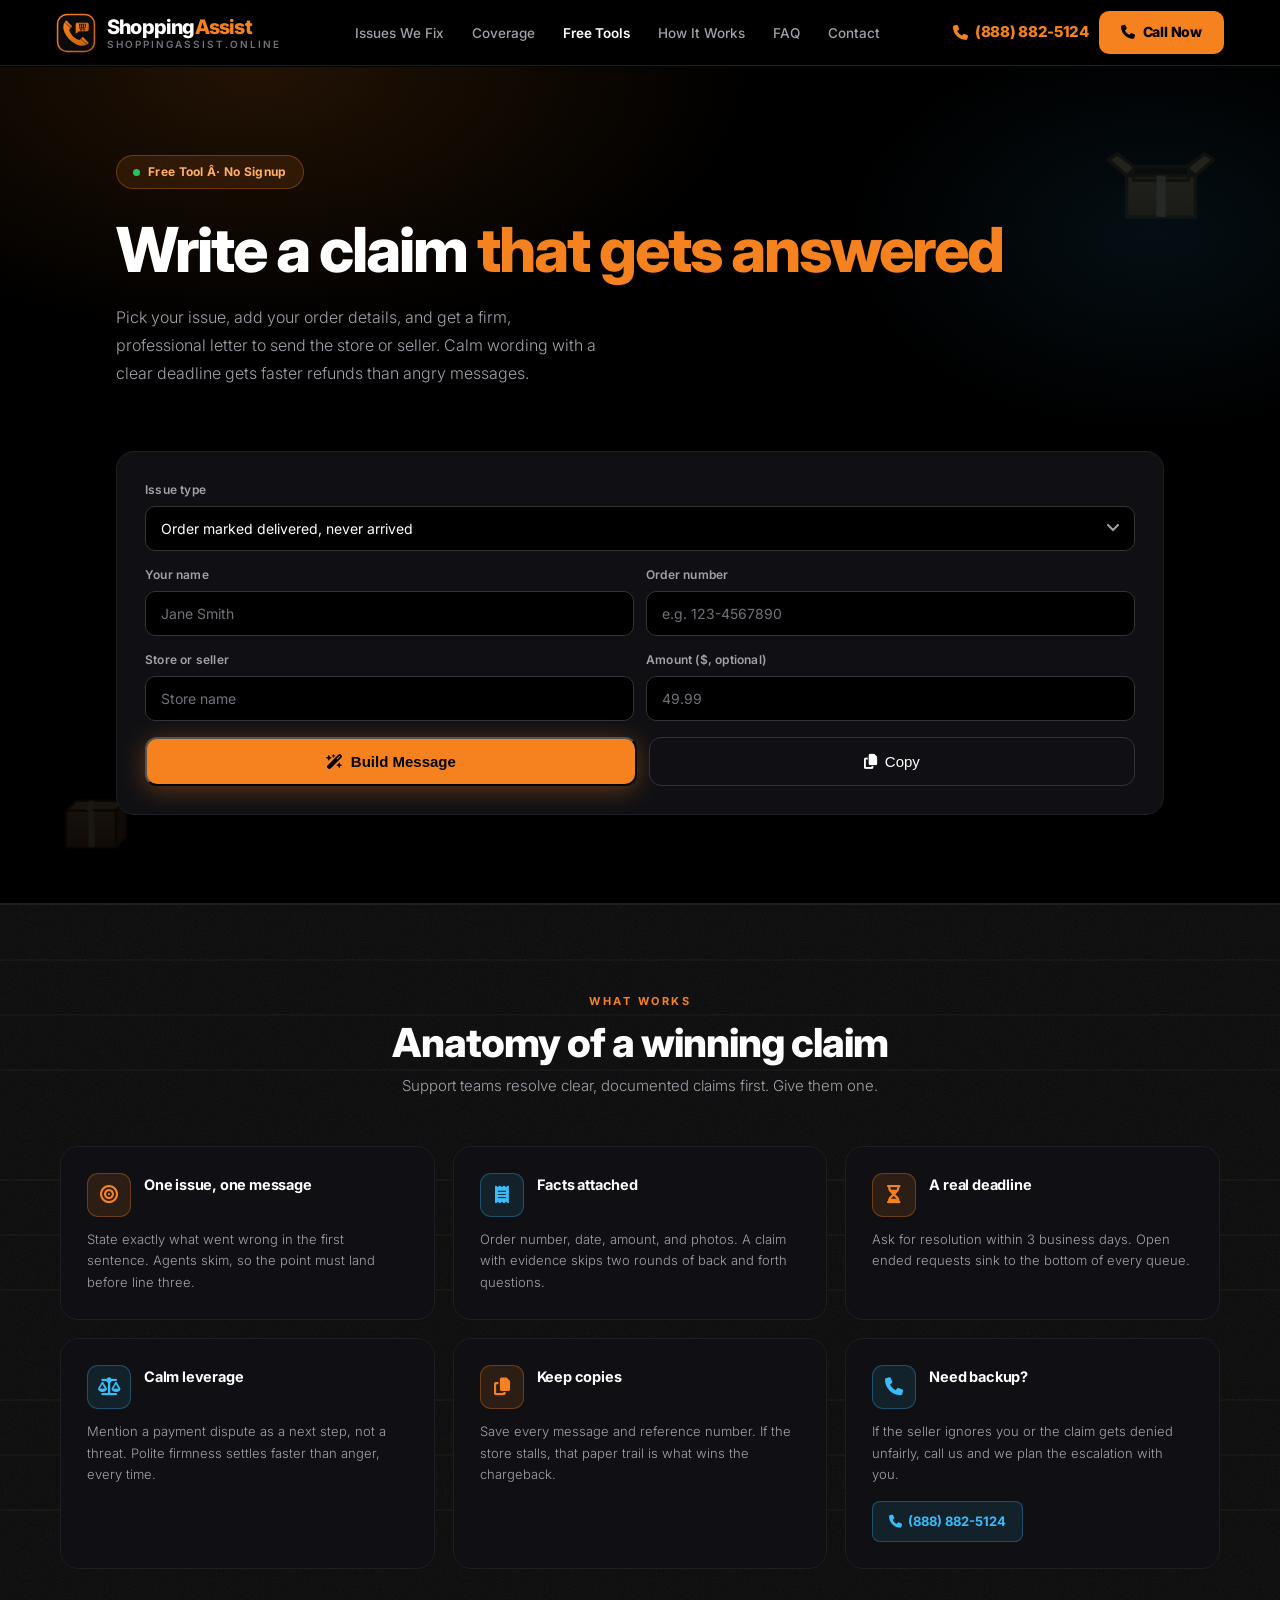
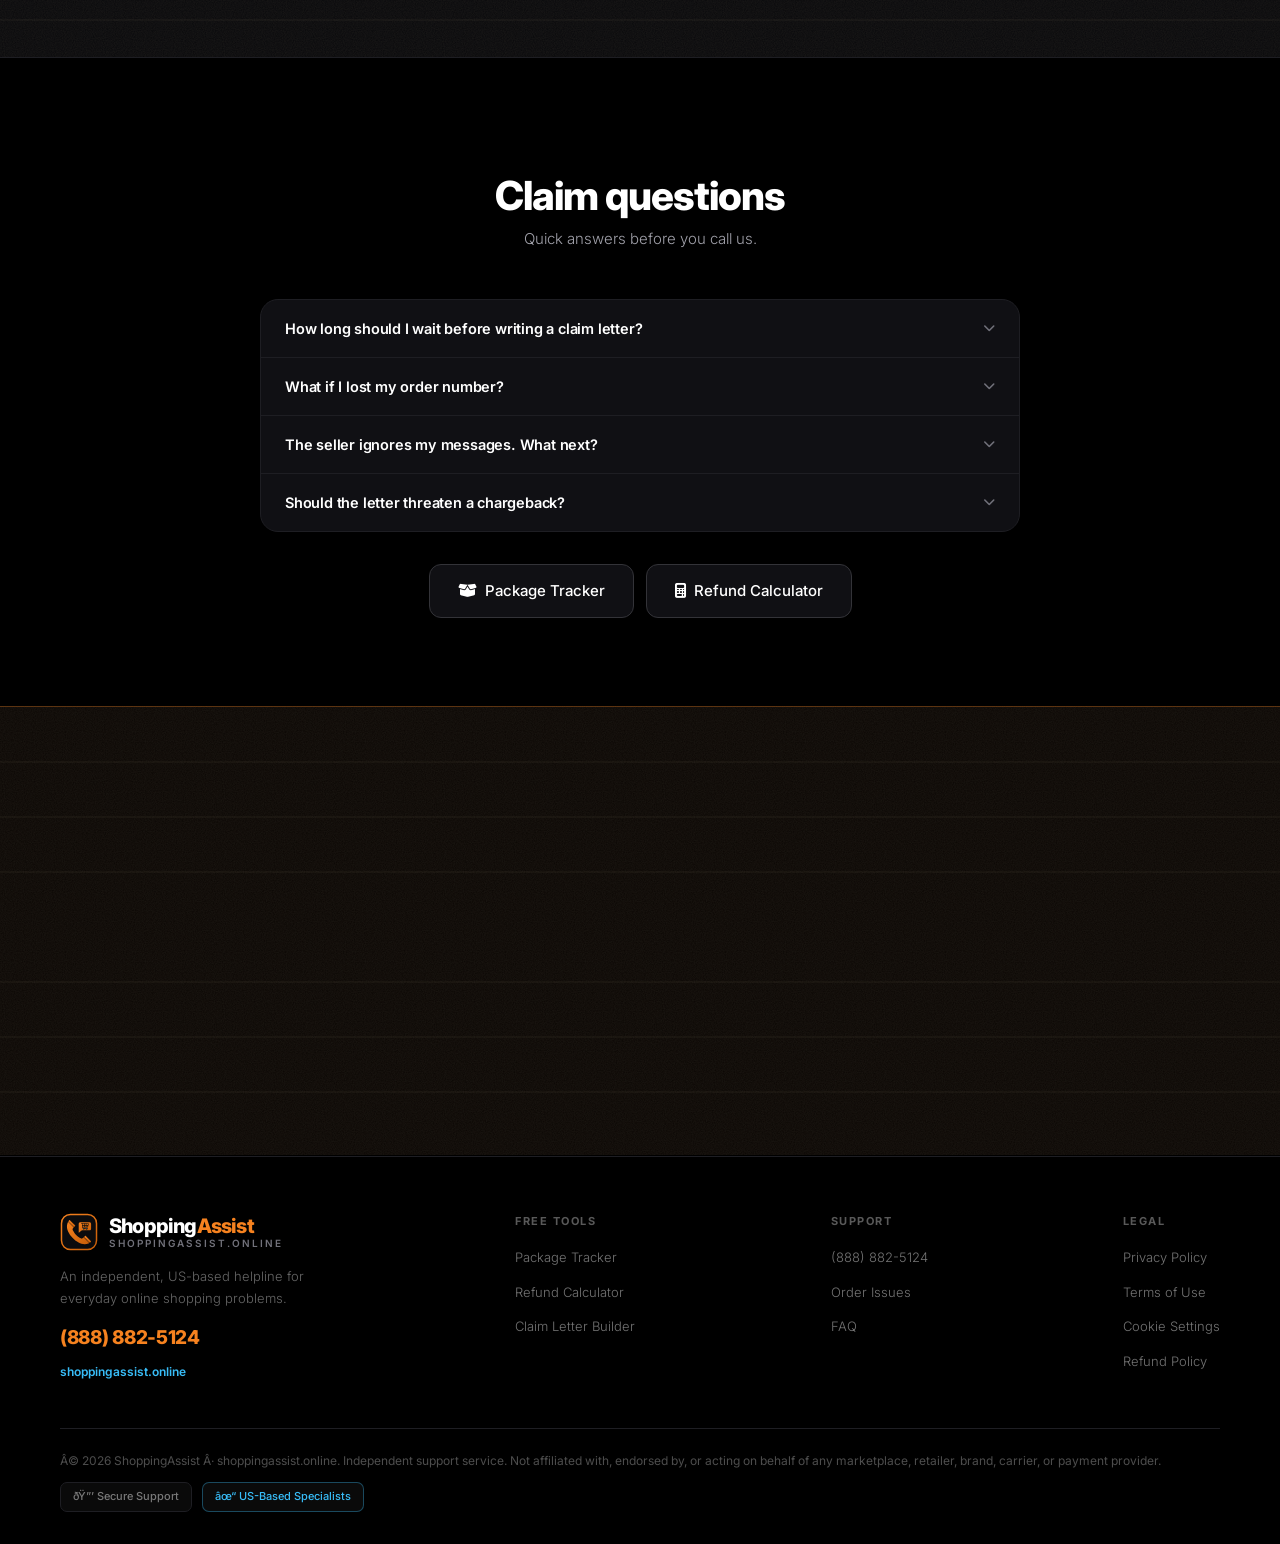
==== commit 741d3226: "Display phone as (888) 882-5124 without +1 country code; keep tel:+1 links and schema" ====
--- a/claim-letter/index.html
+++ b/claim-letter/index.html
@@ -1,4 +1,4 @@
-<!DOCTYPE html>
+﻿<!DOCTYPE html>
 <html lang="en-US">
 <head>
   <meta charset="UTF-8" />
@@ -35,7 +35,7 @@
   {"@context":"https://schema.org","@type":"FAQPage","mainEntity":[
     {"@type":"Question","name":"How long should I wait before writing a claim letter?","acceptedAnswer":{"@type":"Answer","text":"Give the store its stated window first, usually 3 to 5 business days after delivery or approval. After that, write immediately. Waiting weakens your position."}},
     {"@type":"Question","name":"What if I lost my order number?","acceptedAnswer":{"@type":"Answer","text":"Use your confirmation email, receipt, or bank statement line instead. Order date plus amount plus the last four digits of the card is usually enough to identify the purchase."}},
-    {"@type":"Question","name":"The seller ignores my messages. What next?","acceptedAnswer":{"@type":"Answer","text":"Escalate in this order: the store's formal dispute channel, then your payment provider (chargeback), then a review with evidence. Call us at +1(888) 882-5124 and we will plan the escalation with you."}},
+    {"@type":"Question","name":"The seller ignores my messages. What next?","acceptedAnswer":{"@type":"Answer","text":"Escalate in this order: the store's formal dispute channel, then your payment provider (chargeback), then a review with evidence. Call us at (888) 882-5124 and we will plan the escalation with you."}},
     {"@type":"Question","name":"Should the letter threaten a chargeback?","acceptedAnswer":{"@type":"Answer","text":"Mention it once, calmly, as a next step rather than a threat. Our builder phrases it exactly that way, which gets faster responses than angry messages."}}
   ]}
   </script>
@@ -57,7 +57,7 @@
       <li><a href="../#cta">Contact</a></li>
     </ul>
     <div class="nav-r">
-      <div class="nav-num"><i class="fa-solid fa-phone"></i> +1(888) 882-5124</div>
+      <div class="nav-num"><i class="fa-solid fa-phone"></i> (888) 882-5124</div>
       <a href="tel:+18888825124" class="nav-call"><i class="fa-solid fa-phone"></i> Call Now</a>
     </div>
     <button class="hbg" id="hbgBtn" type="button" aria-label="Menu">
@@ -70,7 +70,7 @@
     <a href="../#tools">Free Tools</a>
     <a href="../#how">How It Works</a>
     <a href="../#faq">FAQ</a>
-    <a href="tel:+18888825124" class="mob-call"><i class="fa-solid fa-phone"></i> +1(888) 882-5124</a>
+    <a href="tel:+18888825124" class="mob-call"><i class="fa-solid fa-phone"></i> (888) 882-5124</a>
   </div>
 
   <!-- TOOL HERO -->
@@ -79,7 +79,7 @@
     <img class="float-el f-tool-2 small slow" src="../assets/images/box-closed.svg" alt="" aria-hidden="true" />
     <div class="hero-inner" style="grid-template-columns:1fr;gap:32px;">
       <div class="hero-l">
-        <div class="hero-kicker"><span class="kicker-dot"></span> Free Tool · No Signup</div>
+        <div class="hero-kicker"><span class="kicker-dot"></span> Free Tool Â· No Signup</div>
         <h1>Write a claim <span>that gets answered</span></h1>
         <p>Pick your issue, add your order details, and get a firm, professional letter to send the store or seller. Calm wording with a clear deadline gets faster refunds than angry messages.</p>
       </div>
@@ -139,7 +139,7 @@
         <div class="iss-card">
           <div class="iss-top"><div class="iss-ico"><i class="fa-solid fa-phone"></i></div><h4>Need backup?</h4></div>
           <p>If the seller ignores you or the claim gets denied unfairly, call us and we plan the escalation with you.</p>
-          <a href="tel:+18888825124" class="iss-cta"><i class="fa-solid fa-phone"></i> +1(888) 882-5124</a>
+          <a href="tel:+18888825124" class="iss-cta"><i class="fa-solid fa-phone"></i> (888) 882-5124</a>
         </div>
       </div>
     </div>
@@ -154,7 +154,7 @@
       <div class="faq-list">
         <div class="fi"><button class="fq" type="button">How long should I wait before writing a claim letter?<i class="fa-solid fa-chevron-down"></i></button><div class="fa-a">Give the store its stated window first, usually 3 to 5 business days after delivery or approval. After that, write immediately. Waiting weakens your position.</div></div>
         <div class="fi"><button class="fq" type="button">What if I lost my order number?<i class="fa-solid fa-chevron-down"></i></button><div class="fa-a">Use your confirmation email, receipt, or bank statement line instead. Order date plus amount plus the last four digits of the card is usually enough to identify the purchase.</div></div>
-        <div class="fi"><button class="fq" type="button">The seller ignores my messages. What next?<i class="fa-solid fa-chevron-down"></i></button><div class="fa-a">Escalate in this order: the store's formal dispute channel, then your payment provider (chargeback), then a review with evidence. Call us at +1(888) 882-5124 and we will plan the escalation with you.</div></div>
+        <div class="fi"><button class="fq" type="button">The seller ignores my messages. What next?<i class="fa-solid fa-chevron-down"></i></button><div class="fa-a">Escalate in this order: the store's formal dispute channel, then your payment provider (chargeback), then a review with evidence. Call us at (888) 882-5124 and we will plan the escalation with you.</div></div>
         <div class="fi"><button class="fq" type="button">Should the letter threaten a chargeback?<i class="fa-solid fa-chevron-down"></i></button><div class="fa-a">Mention it once, calmly, as a next step rather than a threat. Our builder phrases it exactly that way, which gets faster responses than angry messages.</div></div>
       </div>
       <div class="cta-actions" style="margin-top:32px;">
@@ -170,7 +170,7 @@
       <h2>Claim denied?<br /><span>Talk to a person.</span></h2>
       <p>Denied or ignored claims need escalation strategy, not another form. Call now and a US-based specialist plans it with you.</p>
       <div class="cta-actions">
-        <a href="tel:+18888825124" class="btn-or"><i class="fa-solid fa-phone"></i> Call +1(888) 882-5124</a>
+        <a href="tel:+18888825124" class="btn-or"><i class="fa-solid fa-phone"></i> Call (888) 882-5124</a>
         <a href="../" class="btn-bdr"><i class="fa-solid fa-house"></i> Back to Home</a>
       </div>
     </div>
@@ -183,16 +183,16 @@
         <div class="ft-logo">
           <div class="brand-lockup"><img class="brand-mark ft-mark" src="../assets/images/logo.svg" alt="ShoppingAssist logo" /><div class="brand-logo">Shopping<span>Assist</span><small>SHOPPINGASSIST.ONLINE</small></div></div>
           <p>An independent, US-based helpline for everyday online shopping problems.</p>
-          <a href="tel:+18888825124" class="ft-phone">+1(888) 882-5124</a>
+          <a href="tel:+18888825124" class="ft-phone">(888) 882-5124</a>
           <span class="ft-domain">shoppingassist.online</span>
         </div>
         <div class="ft-col"><h5>Free Tools</h5><ul><li><a href="../tracking/">Package Tracker</a></li><li><a href="../refund-calculator/">Refund Calculator</a></li><li><a href="../claim-letter/">Claim Letter Builder</a></li></ul></div>
-        <div class="ft-col"><h5>Support</h5><ul><li><a href="tel:+18888825124">+1(888) 882-5124</a></li><li><a href="../#issues">Order Issues</a></li><li><a href="../#faq">FAQ</a></li></ul></div>
+        <div class="ft-col"><h5>Support</h5><ul><li><a href="tel:+18888825124">(888) 882-5124</a></li><li><a href="../#issues">Order Issues</a></li><li><a href="../#faq">FAQ</a></li></ul></div>
         <div class="ft-col"><h5>Legal</h5><ul><li><a href="../privacy/">Privacy Policy</a></li><li><a href="../terms/">Terms of Use</a></li><li><a href="../cookies/">Cookie Settings</a></li><li><a href="../refund-policy/">Refund Policy</a></li></ul></div>
       </div>
       <div class="ft-bot">
-        <p>© <span id="year">2025</span> ShoppingAssist · shoppingassist.online. Independent support service. Not affiliated with, endorsed by, or acting on behalf of any marketplace, retailer, brand, carrier, or payment provider.</p>
-        <div class="ft-badges"><span class="ft-badge">🔒 Secure Support</span><span class="ft-badge accent">✓ US-Based Specialists</span></div>
+        <p>Â© <span id="year">2025</span> ShoppingAssist Â· shoppingassist.online. Independent support service. Not affiliated with, endorsed by, or acting on behalf of any marketplace, retailer, brand, carrier, or payment provider.</p>
+        <div class="ft-badges"><span class="ft-badge">ðŸ”’ Secure Support</span><span class="ft-badge accent">âœ“ US-Based Specialists</span></div>
       </div>
     </div>
   </footer>
@@ -202,8 +202,8 @@
     <a href="tel:+18888825124">
       <div class="mb-icon"><i class="fa-solid fa-phone"></i></div>
       <div class="mb-inner">
-        <span class="mb-num">+1(888) 882-5124</span>
-        <span class="mb-sub">Tap to Call · Free · 24/7</span>
+        <span class="mb-num">(888) 882-5124</span>
+        <span class="mb-sub">Tap to Call Â· Free Â· 24/7</span>
       </div>
     </a>
   </div>
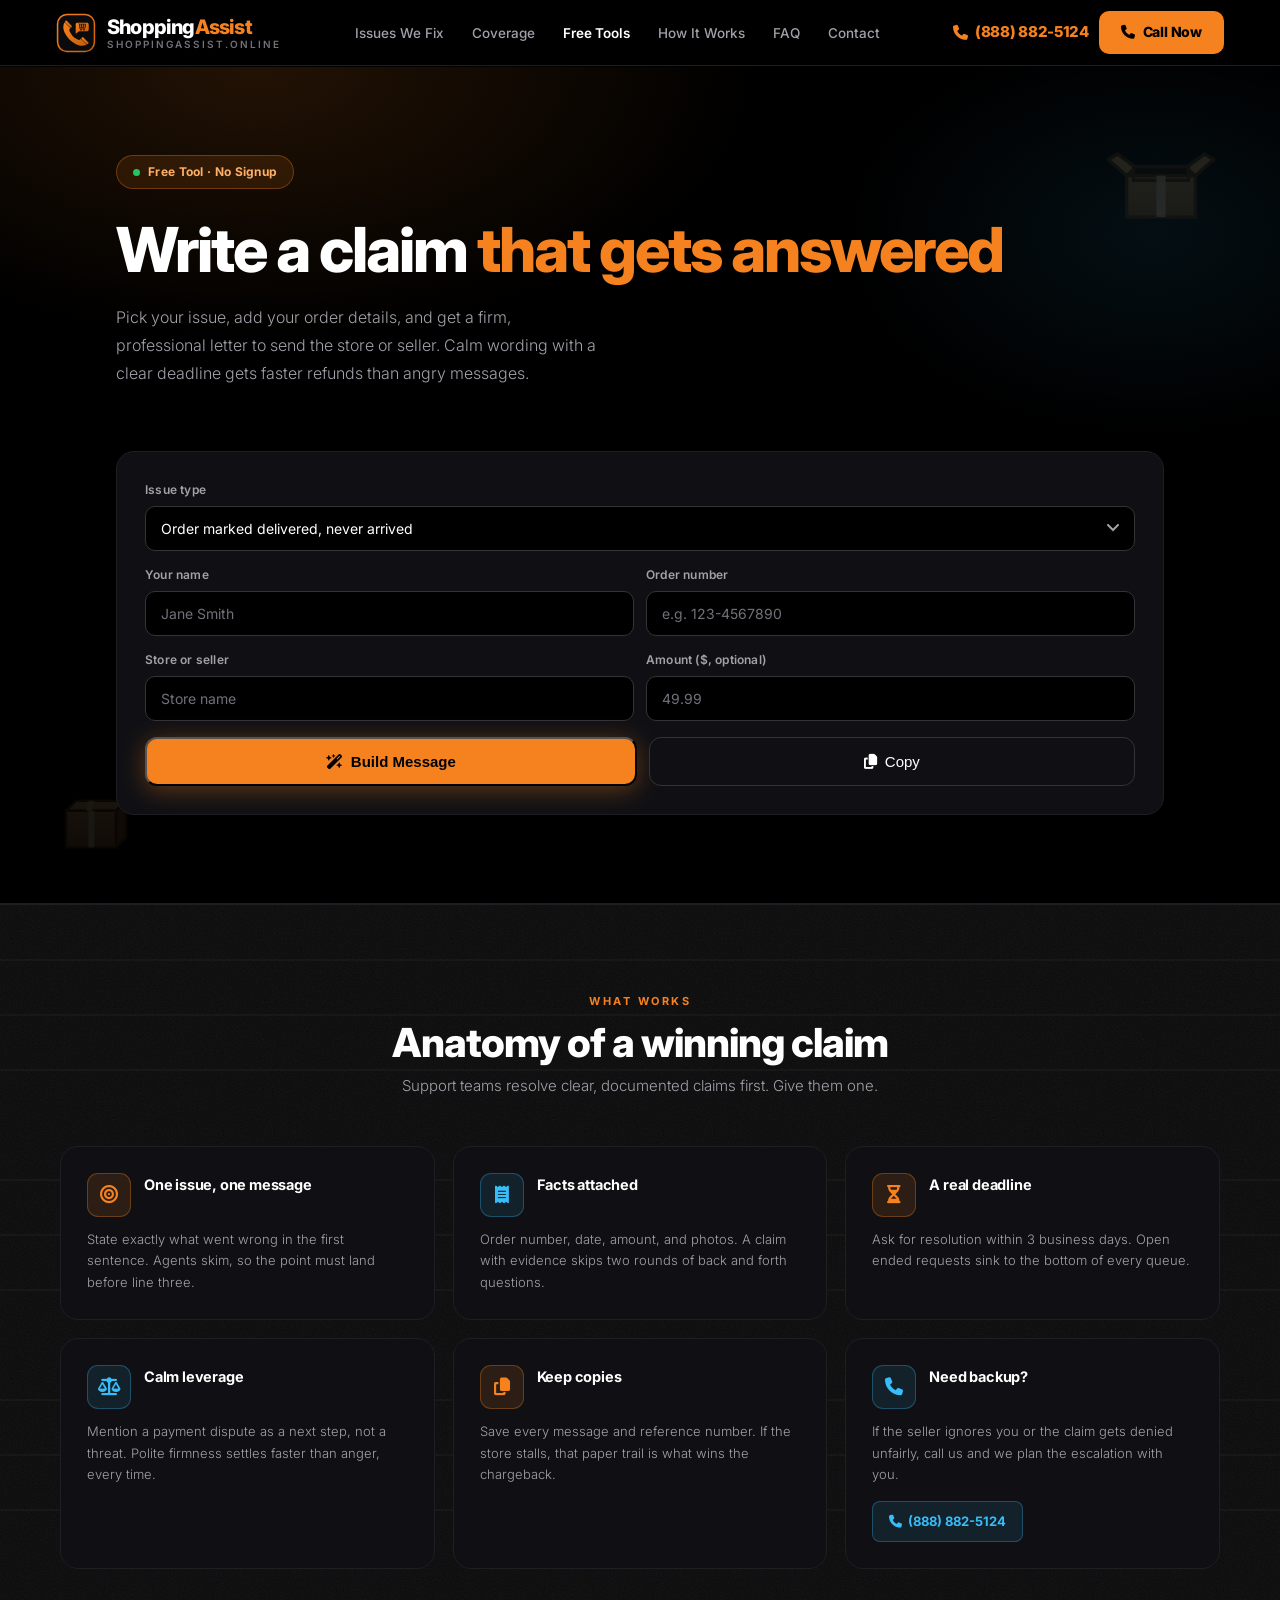
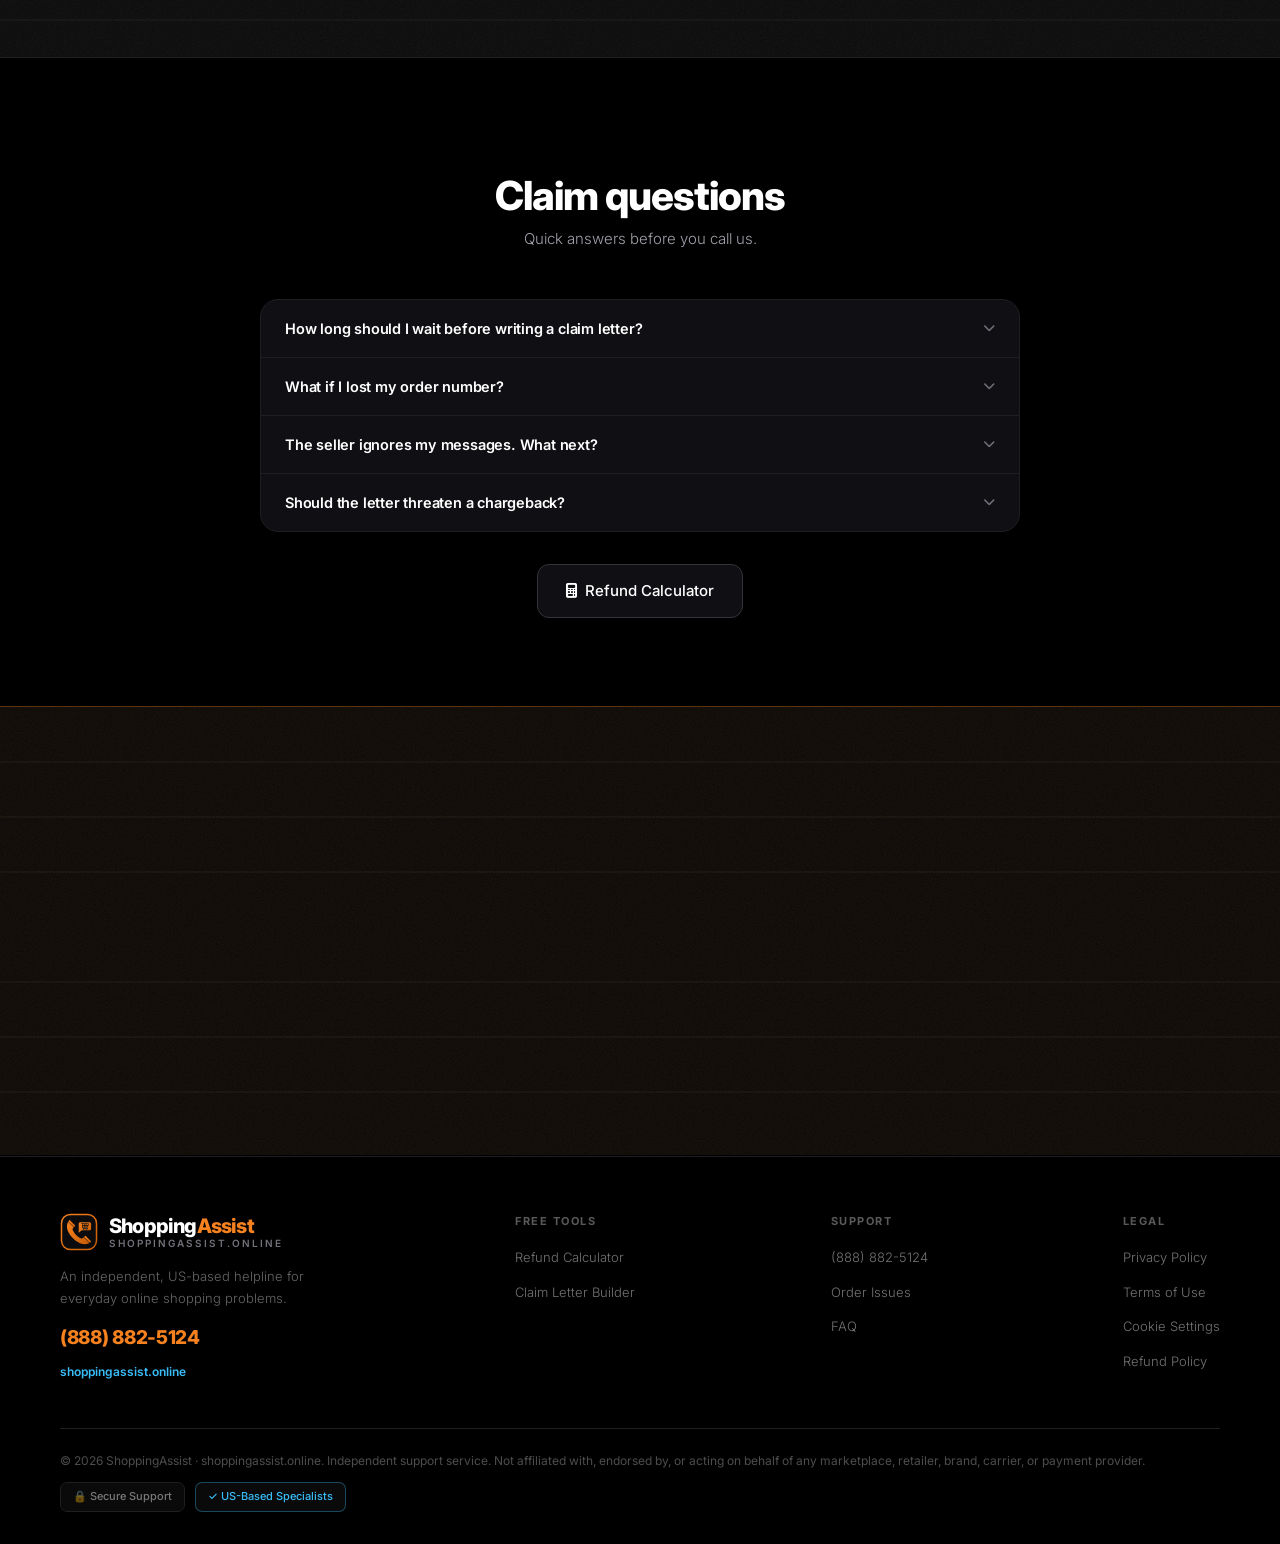
==== commit e061b622: "Fix UTF-8 mojibake across site; remove Track My Package tool and tracking page" ====
--- a/claim-letter/index.html
+++ b/claim-letter/index.html
@@ -1,4 +1,4 @@
-﻿<!DOCTYPE html>
+<!DOCTYPE html>
 <html lang="en-US">
 <head>
   <meta charset="UTF-8" />
@@ -79,7 +79,7 @@
     <img class="float-el f-tool-2 small slow" src="../assets/images/box-closed.svg" alt="" aria-hidden="true" />
     <div class="hero-inner" style="grid-template-columns:1fr;gap:32px;">
       <div class="hero-l">
-        <div class="hero-kicker"><span class="kicker-dot"></span> Free Tool Â· No Signup</div>
+        <div class="hero-kicker"><span class="kicker-dot"></span> Free Tool · No Signup</div>
         <h1>Write a claim <span>that gets answered</span></h1>
         <p>Pick your issue, add your order details, and get a firm, professional letter to send the store or seller. Calm wording with a clear deadline gets faster refunds than angry messages.</p>
       </div>
@@ -158,7 +158,6 @@
         <div class="fi"><button class="fq" type="button">Should the letter threaten a chargeback?<i class="fa-solid fa-chevron-down"></i></button><div class="fa-a">Mention it once, calmly, as a next step rather than a threat. Our builder phrases it exactly that way, which gets faster responses than angry messages.</div></div>
       </div>
       <div class="cta-actions" style="margin-top:32px;">
-        <a href="../tracking/" class="btn-bdr"><i class="fa-solid fa-box-open"></i> Package Tracker</a>
         <a href="../refund-calculator/" class="btn-bdr"><i class="fa-solid fa-calculator"></i> Refund Calculator</a>
       </div>
     </div>
@@ -186,13 +185,13 @@
           <a href="tel:+18888825124" class="ft-phone">(888) 882-5124</a>
           <span class="ft-domain">shoppingassist.online</span>
         </div>
-        <div class="ft-col"><h5>Free Tools</h5><ul><li><a href="../tracking/">Package Tracker</a></li><li><a href="../refund-calculator/">Refund Calculator</a></li><li><a href="../claim-letter/">Claim Letter Builder</a></li></ul></div>
+        <div class="ft-col"><h5>Free Tools</h5><ul><li><a href="../refund-calculator/">Refund Calculator</a></li><li><a href="../claim-letter/">Claim Letter Builder</a></li></ul></div>
         <div class="ft-col"><h5>Support</h5><ul><li><a href="tel:+18888825124">(888) 882-5124</a></li><li><a href="../#issues">Order Issues</a></li><li><a href="../#faq">FAQ</a></li></ul></div>
         <div class="ft-col"><h5>Legal</h5><ul><li><a href="../privacy/">Privacy Policy</a></li><li><a href="../terms/">Terms of Use</a></li><li><a href="../cookies/">Cookie Settings</a></li><li><a href="../refund-policy/">Refund Policy</a></li></ul></div>
       </div>
       <div class="ft-bot">
-        <p>Â© <span id="year">2025</span> ShoppingAssist Â· shoppingassist.online. Independent support service. Not affiliated with, endorsed by, or acting on behalf of any marketplace, retailer, brand, carrier, or payment provider.</p>
-        <div class="ft-badges"><span class="ft-badge">ðŸ”’ Secure Support</span><span class="ft-badge accent">âœ“ US-Based Specialists</span></div>
+        <p>© <span id="year">2025</span> ShoppingAssist · shoppingassist.online. Independent support service. Not affiliated with, endorsed by, or acting on behalf of any marketplace, retailer, brand, carrier, or payment provider.</p>
+        <div class="ft-badges"><span class="ft-badge">🔒 Secure Support</span><span class="ft-badge accent">✓ US-Based Specialists</span></div>
       </div>
     </div>
   </footer>
@@ -203,7 +202,7 @@
       <div class="mb-icon"><i class="fa-solid fa-phone"></i></div>
       <div class="mb-inner">
         <span class="mb-num">(888) 882-5124</span>
-        <span class="mb-sub">Tap to Call Â· Free Â· 24/7</span>
+        <span class="mb-sub">Tap to Call · Free · 24/7</span>
       </div>
     </a>
   </div>
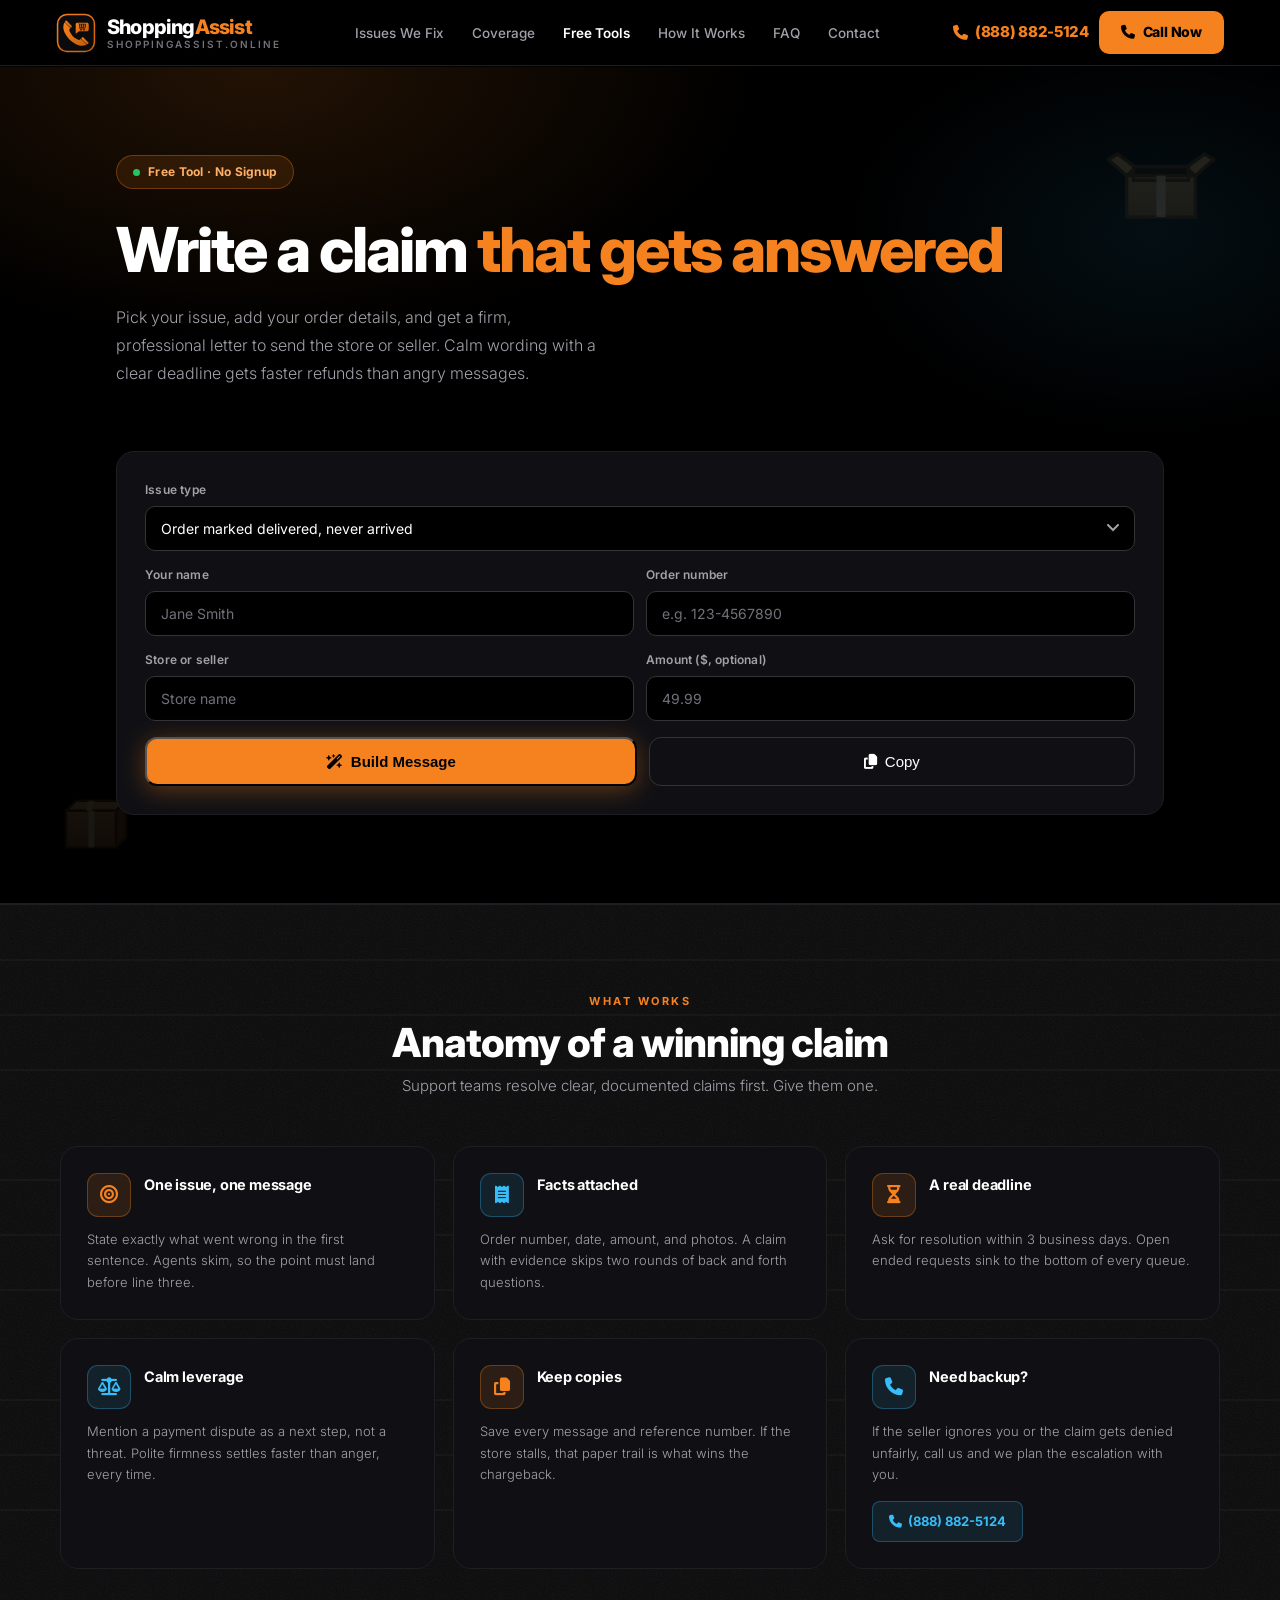
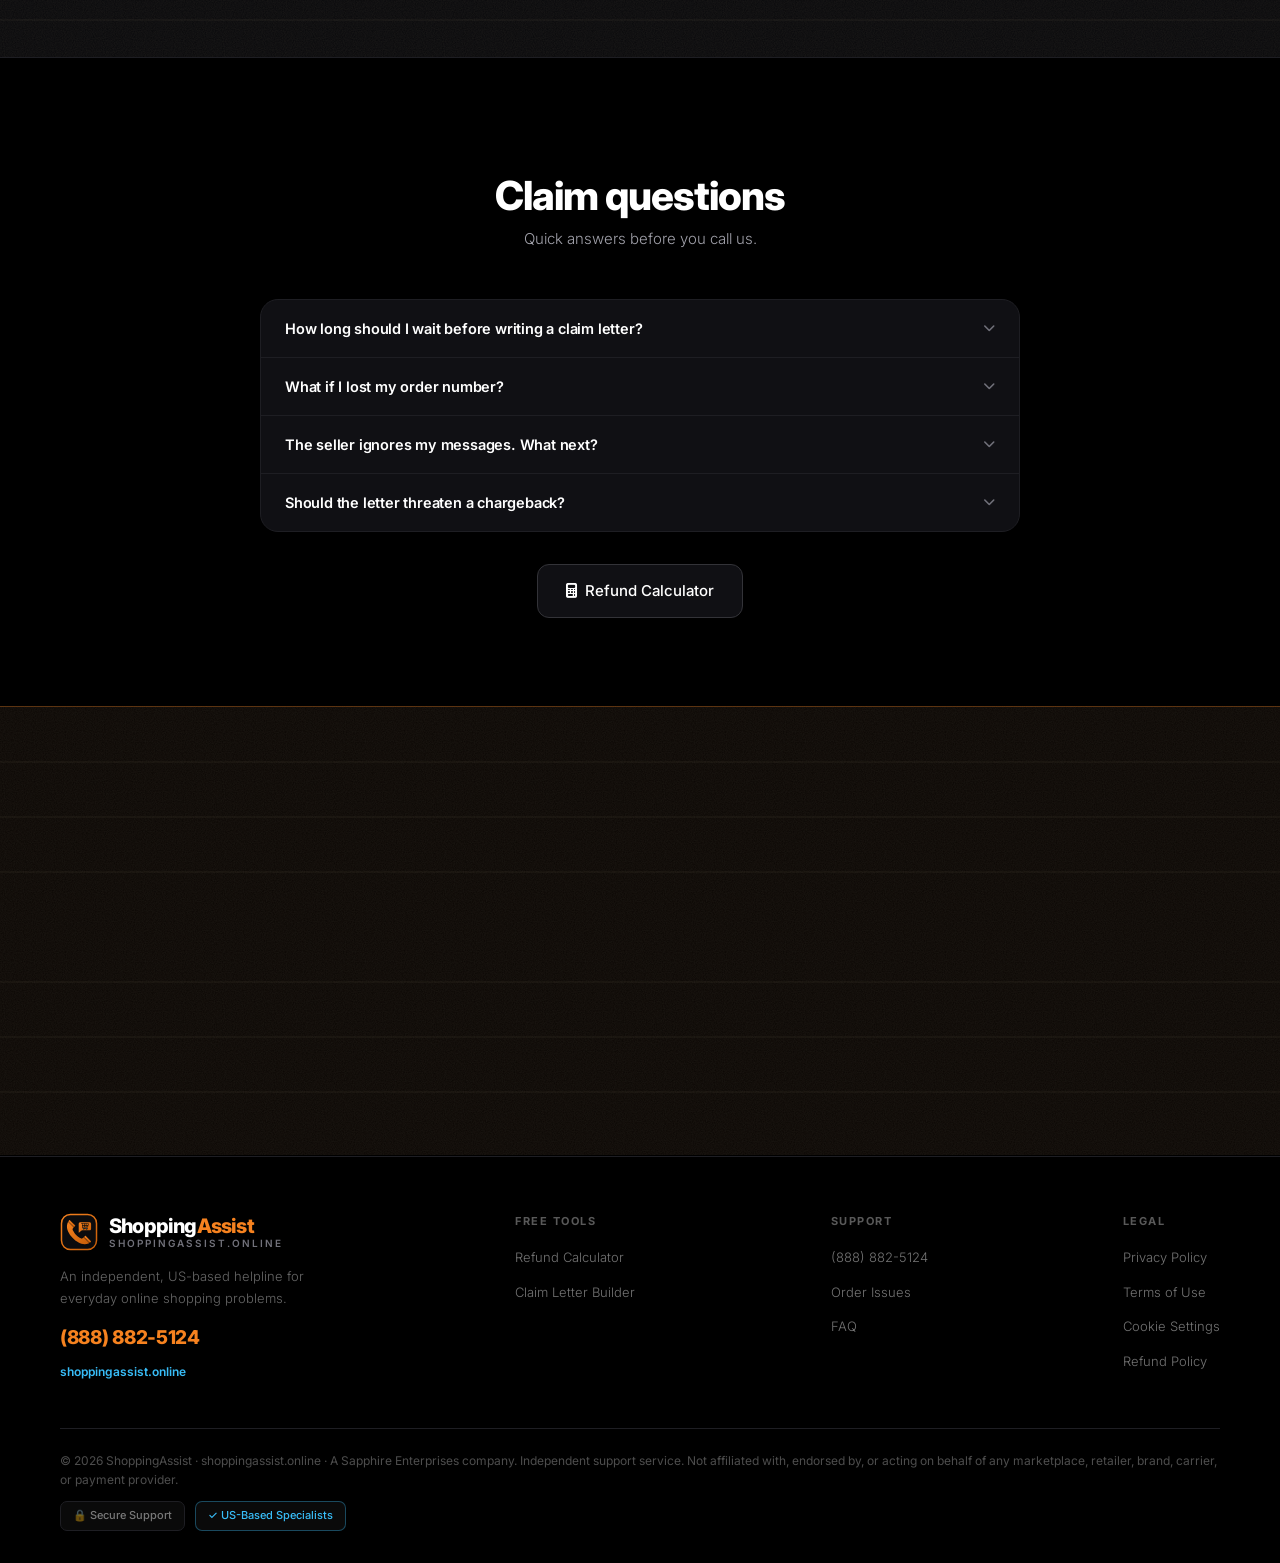
==== commit 0a166e0a: "Mention parent company Sapphire Enterprises in footer" ====
--- a/claim-letter/index.html
+++ b/claim-letter/index.html
@@ -190,7 +190,7 @@
         <div class="ft-col"><h5>Legal</h5><ul><li><a href="../privacy/">Privacy Policy</a></li><li><a href="../terms/">Terms of Use</a></li><li><a href="../cookies/">Cookie Settings</a></li><li><a href="../refund-policy/">Refund Policy</a></li></ul></div>
       </div>
       <div class="ft-bot">
-        <p>© <span id="year">2025</span> ShoppingAssist · shoppingassist.online. Independent support service. Not affiliated with, endorsed by, or acting on behalf of any marketplace, retailer, brand, carrier, or payment provider.</p>
+        <p>© <span id="year">2025</span> ShoppingAssist · shoppingassist.online · A Sapphire Enterprises company. Independent support service. Not affiliated with, endorsed by, or acting on behalf of any marketplace, retailer, brand, carrier, or payment provider.</p>
         <div class="ft-badges"><span class="ft-badge">🔒 Secure Support</span><span class="ft-badge accent">✓ US-Based Specialists</span></div>
       </div>
     </div>
